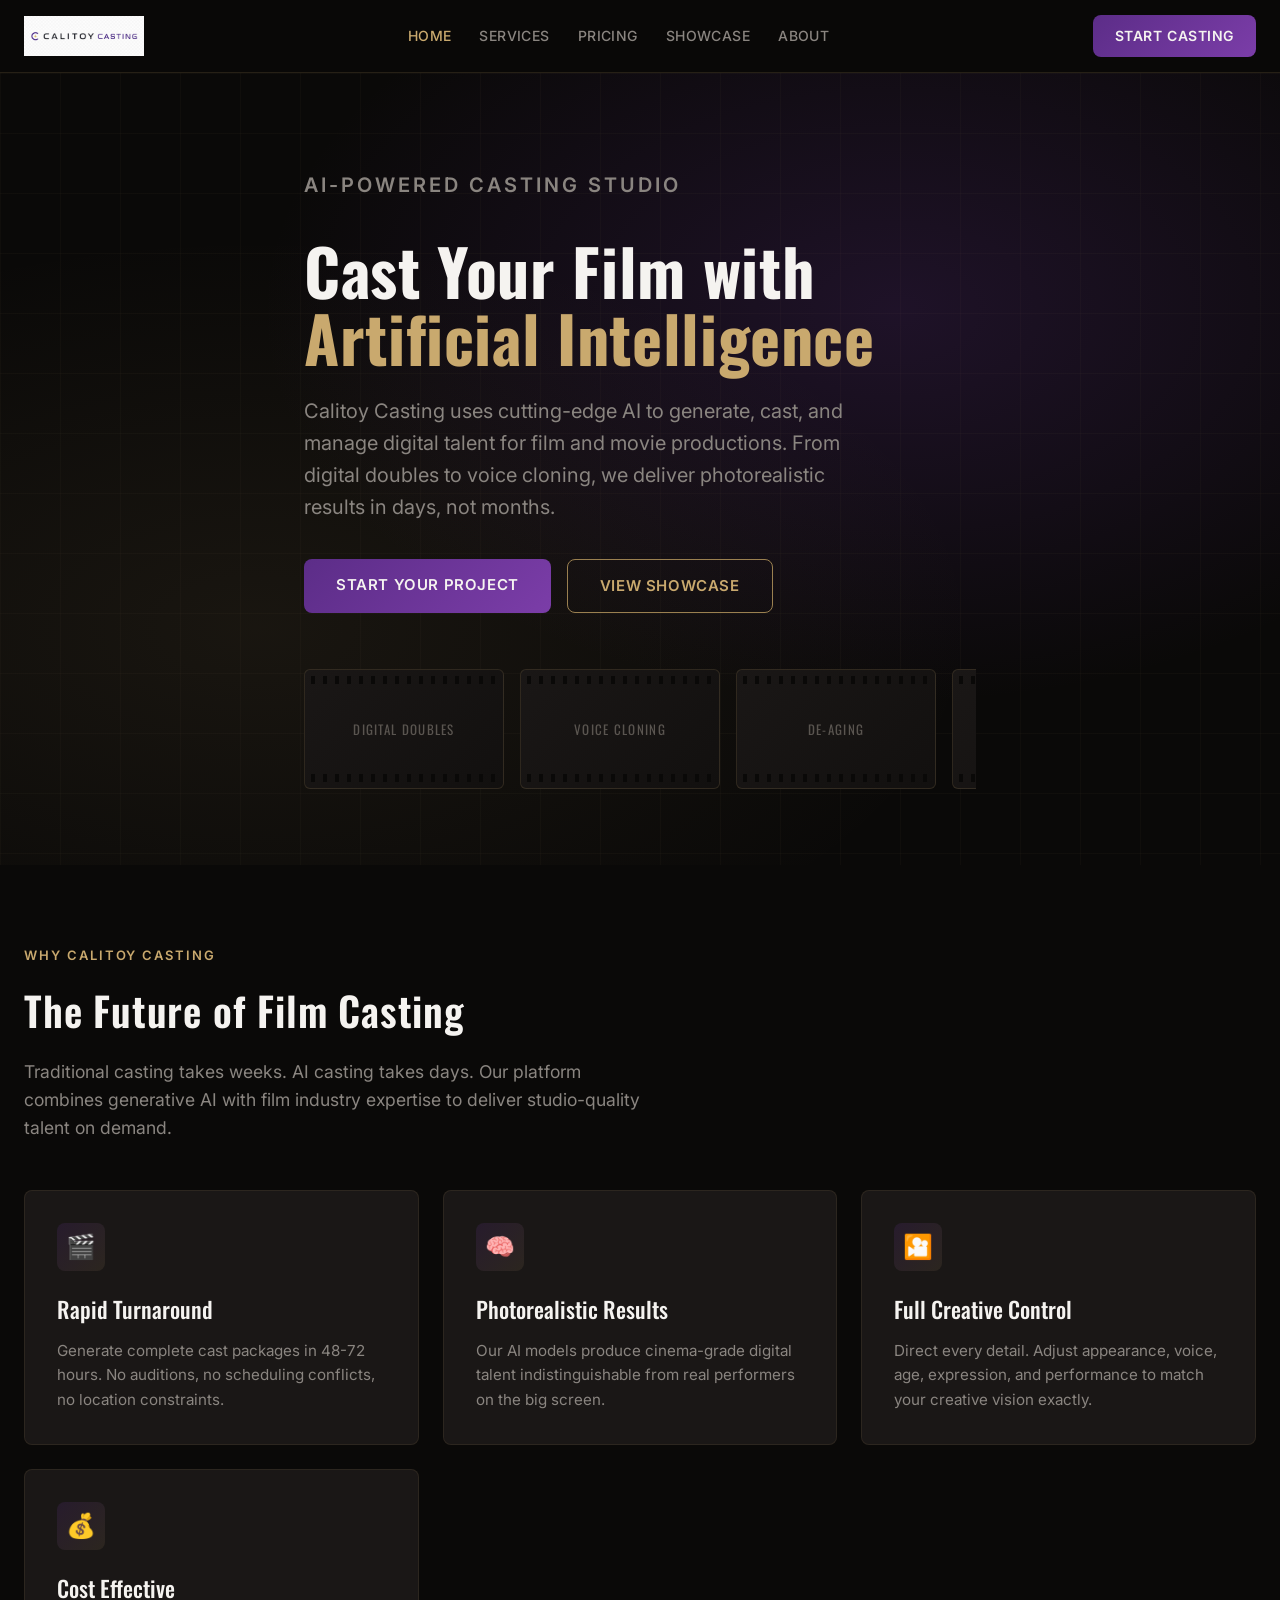
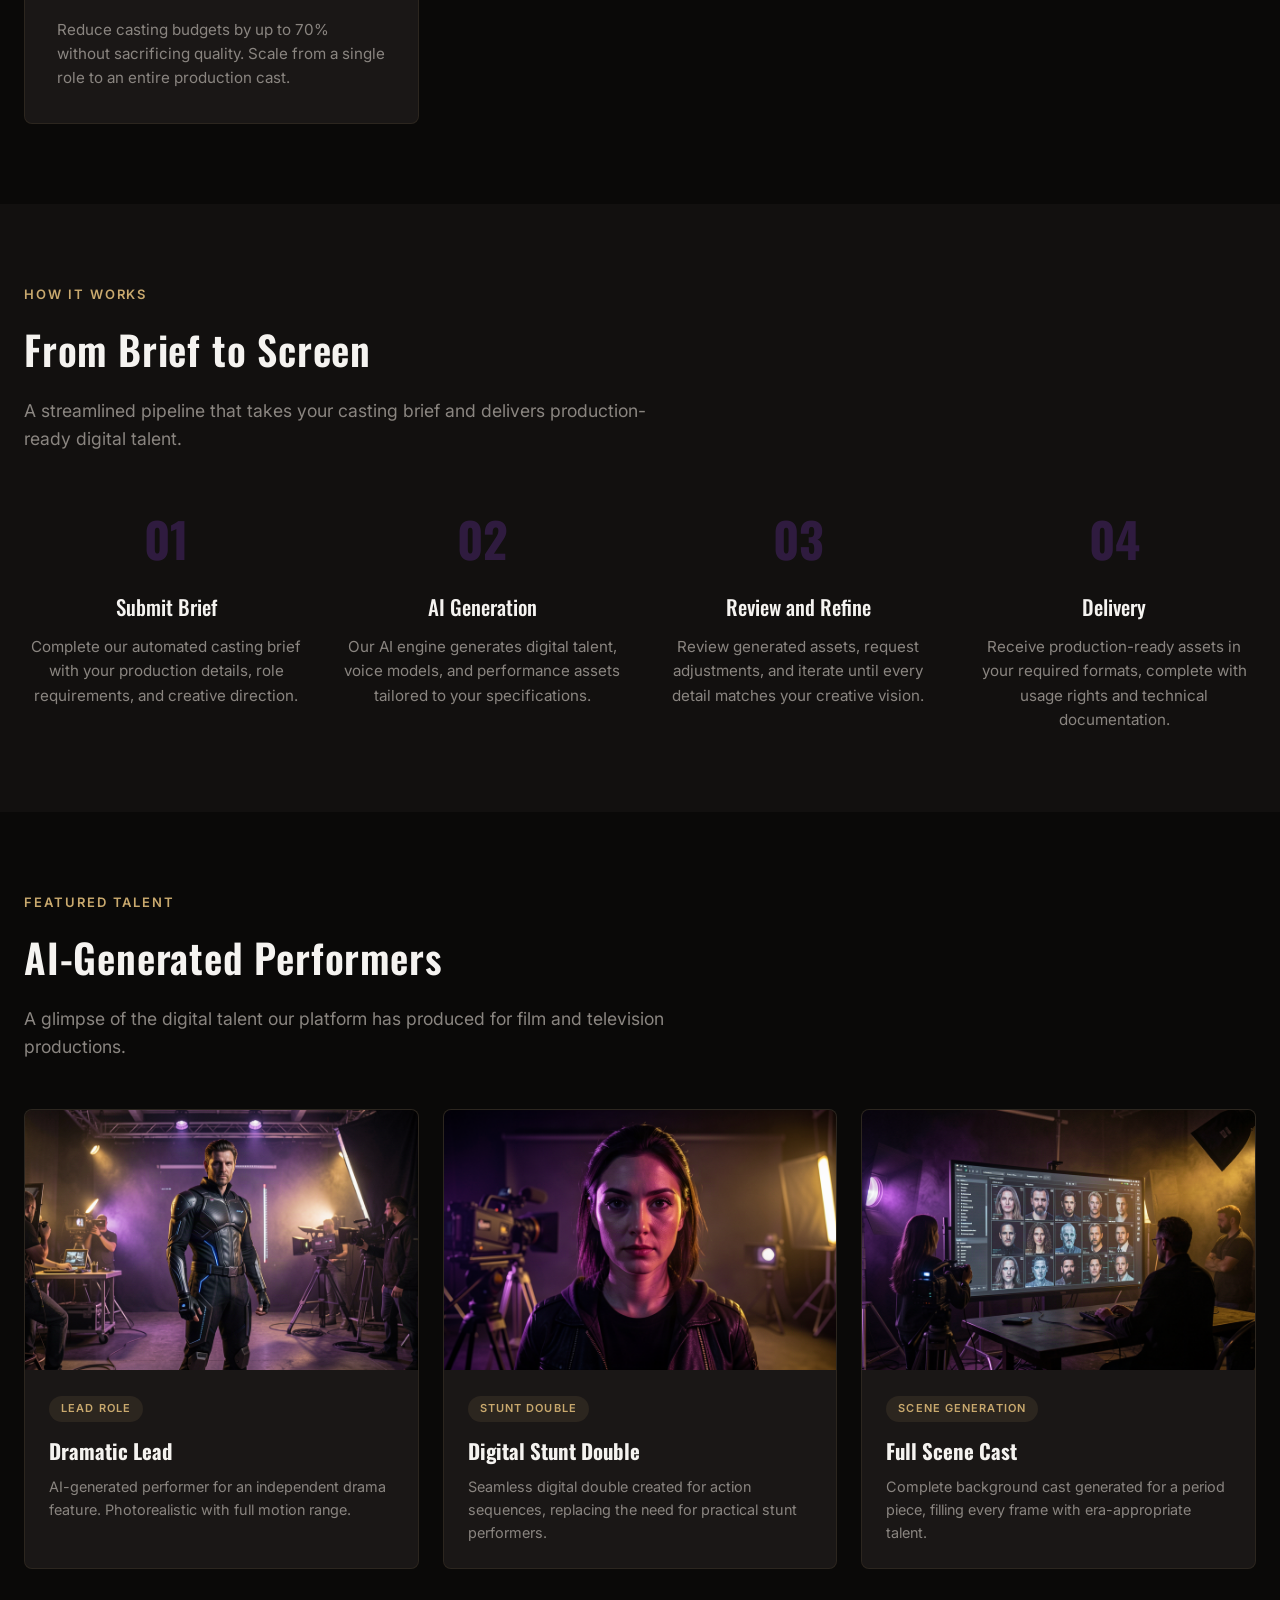
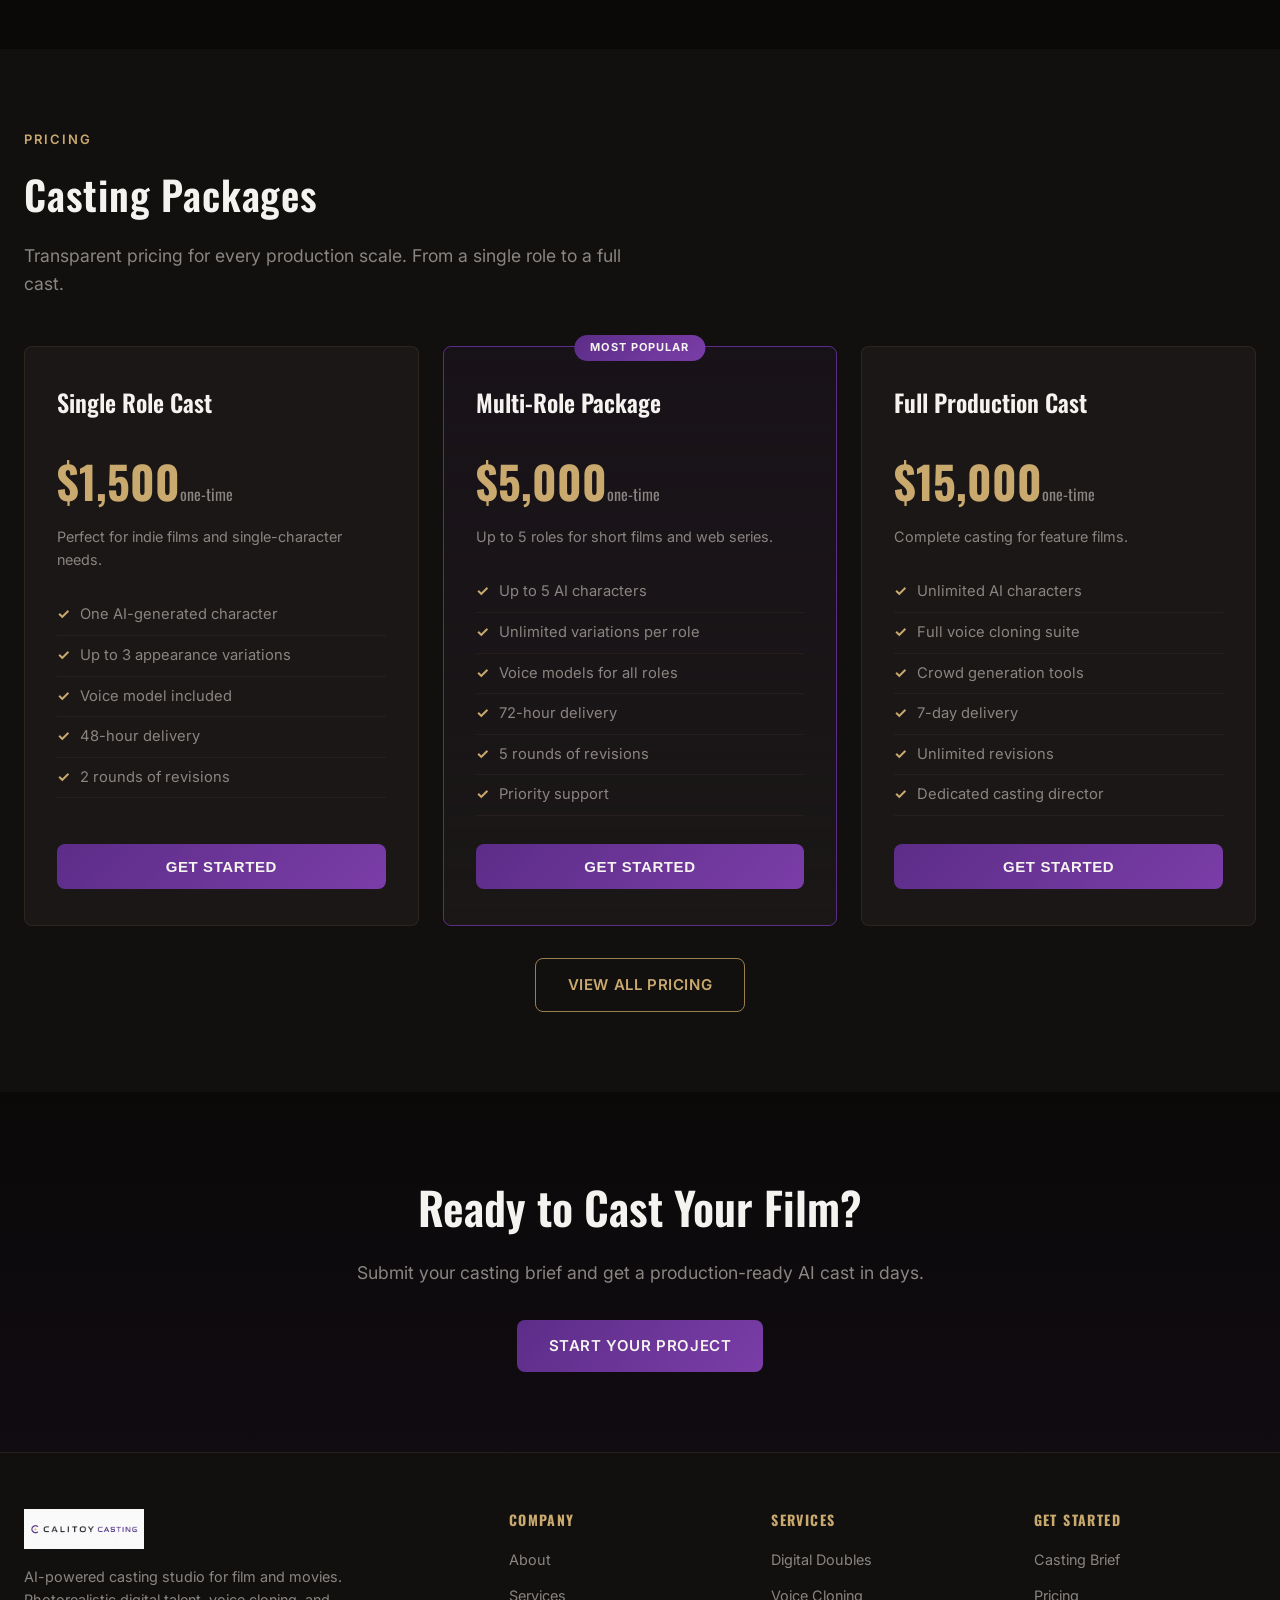
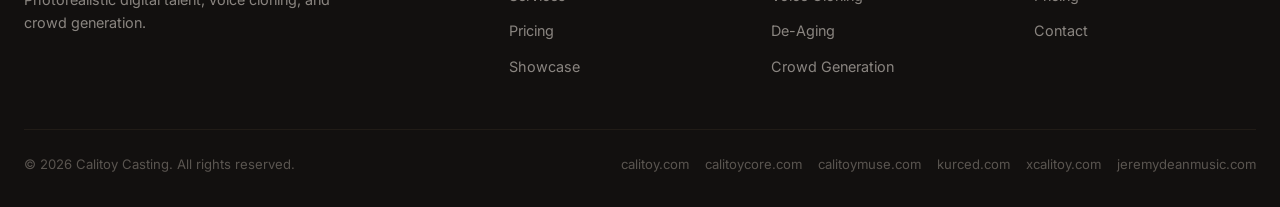
==== index.html @ c541f204 "Initial Calitoy Casting site" ====
<!DOCTYPE html>
<html lang="en">
<head>
<meta charset="UTF-8">
<meta name="viewport" content="width=device-width, initial-scale=1.0">
<title>Calitoy Casting - AI Casting Studio for Film and Movies</title>
<meta name="description" content="AI-powered casting studio for film and movies. Digital doubles, voice cloning, de-aging, crowd generation, and more.">
<link rel="preconnect" href="https://fonts.googleapis.com">
<link rel="preconnect" href="https://fonts.gstatic.com" crossorigin>
<link href="https://fonts.googleapis.com/css2?family=Inter:wght@400;500;600;700&family=Oswald:wght@400;500;600;700&display=swap" rel="stylesheet">
<link rel="stylesheet" href="styles.css">
</head>
<body>

<header>
  <div class="nav-wrap">
    <a href="index.html" class="nav-logo">
      <img src="assets/calitoy-casting-logo.png" alt="Calitoy Casting">
    </a>
    <ul class="nav-links">
      <li><a href="index.html" class="active">Home</a></li>
      <li><a href="services.html">Services</a></li>
      <li><a href="pricing.html">Pricing</a></li>
      <li><a href="showcase.html">Showcase</a></li>
      <li><a href="about.html">About</a></li>
    </ul>
    <a href="intake.html" class="nav-cta">Start Casting</a>
    <button class="hamburger" aria-label="Menu">
      <span></span><span></span><span></span>
    </button>
  </div>
</header>
<div class="mobile-nav">
  <a href="index.html">Home</a>
  <a href="services.html">Services</a>
  <a href="pricing.html">Pricing</a>
  <a href="showcase.html">Showcase</a>
  <a href="about.html">About</a>
  <a href="intake.html" class="nav-cta">Start Casting</a>
</div>

<section class="hero">
  <div class="hero-bg"></div>
  <div class="hero-grid"></div>
  <div class="container hero-content">
    <p class="eyebrow">AI-Powered Casting Studio</p>
    <h1>Cast Your Film with <span class="gold">Artificial Intelligence</span></h1>
    <p>Calitoy Casting uses cutting-edge AI to generate, cast, and manage digital talent for film and movie productions. From digital doubles to voice cloning, we deliver photorealistic results in days, not months.</p>
    <div class="hero-cta-group">
      <a href="intake.html" class="btn-primary">Start Your Project</a>
      <a href="showcase.html" class="btn-secondary">View Showcase</a>
    </div>
    <div class="film-strip">
      <div class="film-frame">Digital Doubles</div>
      <div class="film-frame">Voice Cloning</div>
      <div class="film-frame">De-Aging</div>
      <div class="film-frame">Crowd Gen</div>
      <div class="film-frame">Face Replace</div>
    </div>
  </div>
</section>

<section>
  <div class="container">
    <p class="eyebrow">Why Calitoy Casting</p>
    <h2 class="section-title">The Future of Film Casting</h2>
    <p class="section-subtitle">Traditional casting takes weeks. AI casting takes days. Our platform combines generative AI with film industry expertise to deliver studio-quality talent on demand.</p>
    <div class="cards-grid">
      <div class="card">
        <div class="card-icon">&#127916;</div>
        <h3>Rapid Turnaround</h3>
        <p>Generate complete cast packages in 48-72 hours. No auditions, no scheduling conflicts, no location constraints.</p>
      </div>
      <div class="card">
        <div class="card-icon">&#129504;</div>
        <h3>Photorealistic Results</h3>
        <p>Our AI models produce cinema-grade digital talent indistinguishable from real performers on the big screen.</p>
      </div>
      <div class="card">
        <div class="card-icon">&#127910;</div>
        <h3>Full Creative Control</h3>
        <p>Direct every detail. Adjust appearance, voice, age, expression, and performance to match your creative vision exactly.</p>
      </div>
      <div class="card">
        <div class="card-icon">&#128176;</div>
        <h3>Cost Effective</h3>
        <p>Reduce casting budgets by up to 70% without sacrificing quality. Scale from a single role to an entire production cast.</p>
      </div>
    </div>
  </div>
</section>

<section style="background: var(--bg-surface);">
  <div class="container">
    <p class="eyebrow">How It Works</p>
    <h2 class="section-title">From Brief to Screen</h2>
    <p class="section-subtitle">A streamlined pipeline that takes your casting brief and delivers production-ready digital talent.</p>
    <div class="steps-grid">
      <div class="step">
        <div class="step-number">01</div>
        <h3>Submit Brief</h3>
        <p>Complete our automated casting brief with your production details, role requirements, and creative direction.</p>
      </div>
      <div class="step">
        <div class="step-number">02</div>
        <h3>AI Generation</h3>
        <p>Our AI engine generates digital talent, voice models, and performance assets tailored to your specifications.</p>
      </div>
      <div class="step">
        <div class="step-number">03</div>
        <h3>Review and Refine</h3>
        <p>Review generated assets, request adjustments, and iterate until every detail matches your creative vision.</p>
      </div>
      <div class="step">
        <div class="step-number">04</div>
        <h3>Delivery</h3>
        <p>Receive production-ready assets in your required formats, complete with usage rights and technical documentation.</p>
      </div>
    </div>
  </div>
</section>

<section>
  <div class="container">
    <p class="eyebrow">Featured Talent</p>
    <h2 class="section-title">AI-Generated Performers</h2>
    <p class="section-subtitle">A glimpse of the digital talent our platform has produced for film and television productions.</p>
    <div class="showcase-grid">
      <div class="showcase-item">
        <img src="assets/showcase-digital-actor.png" alt="Digital Actor">
        <div class="showcase-body">
          <span class="tag">Lead Role</span>
          <h3>Dramatic Lead</h3>
          <p>AI-generated performer for an independent drama feature. Photorealistic with full motion range.</p>
        </div>
      </div>
      <div class="showcase-item">
        <img src="assets/showcase-digital-double.png" alt="Digital Double">
        <div class="showcase-body">
          <span class="tag">Stunt Double</span>
          <h3>Digital Stunt Double</h3>
          <p>Seamless digital double created for action sequences, replacing the need for practical stunt performers.</p>
        </div>
      </div>
      <div class="showcase-item">
        <img src="assets/showcase-ai-set.png" alt="AI Generated Set">
        <div class="showcase-body">
          <span class="tag">Scene Generation</span>
          <h3>Full Scene Cast</h3>
          <p>Complete background cast generated for a period piece, filling every frame with era-appropriate talent.</p>
        </div>
      </div>
    </div>
  </div>
</section>

<section style="background: var(--bg-surface);">
  <div class="container">
    <p class="eyebrow">Pricing</p>
    <h2 class="section-title">Casting Packages</h2>
    <p class="section-subtitle">Transparent pricing for every production scale. From a single role to a full cast.</p>
    <div class="pricing-grid">
      <div class="pricing-card">
        <h3>Single Role Cast</h3>
        <div class="pricing-price">$1,500<span class="period">one-time</span></div>
        <p class="pricing-desc">Perfect for indie films and single-character needs.</p>
        <ul class="pricing-features">
          <li>One AI-generated character</li>
          <li>Up to 3 appearance variations</li>
          <li>Voice model included</li>
          <li>48-hour delivery</li>
          <li>2 rounds of revisions</li>
        </ul>
        <button class="btn-primary" onclick="calitoyCheckout('price_1UBIfXISCKHDtOuFtr53JNz7','Single Role Cast')">Get Started</button>
      </div>
      <div class="pricing-card featured">
        <div class="pricing-badge">Most Popular</div>
        <h3>Multi-Role Package</h3>
        <div class="pricing-price">$5,000<span class="period">one-time</span></div>
        <p class="pricing-desc">Up to 5 roles for short films and web series.</p>
        <ul class="pricing-features">
          <li>Up to 5 AI characters</li>
          <li>Unlimited variations per role</li>
          <li>Voice models for all roles</li>
          <li>72-hour delivery</li>
          <li>5 rounds of revisions</li>
          <li>Priority support</li>
        </ul>
        <button class="btn-primary" onclick="calitoyCheckout('price_1UBIfXISCKHDtOuFhxt7vO07','Multi-Role Package (up to 5)')">Get Started</button>
      </div>
      <div class="pricing-card">
        <h3>Full Production Cast</h3>
        <div class="pricing-price">$15,000<span class="period">one-time</span></div>
        <p class="pricing-desc">Complete casting for feature films.</p>
        <ul class="pricing-features">
          <li>Unlimited AI characters</li>
          <li>Full voice cloning suite</li>
          <li>Crowd generation tools</li>
          <li>7-day delivery</li>
          <li>Unlimited revisions</li>
          <li>Dedicated casting director</li>
        </ul>
        <button class="btn-primary" onclick="calitoyCheckout('price_1UBIfXISCKHDtOuFRfgH9AXj','Full Production Cast')">Get Started</button>
      </div>
    </div>
    <div style="text-align: center; margin-top: 32px;">
      <a href="pricing.html" class="btn-secondary">View All Pricing</a>
    </div>
  </div>
</section>

<section class="cta-section">
  <div class="container">
    <h2>Ready to Cast Your Film?</h2>
    <p>Submit your casting brief and get a production-ready AI cast in days.</p>
    <a href="intake.html" class="btn-primary">Start Your Project</a>
  </div>
</section>

<footer>
  <div class="container">
    <div class="footer-grid">
      <div class="footer-brand">
        <a href="index.html" class="nav-logo"><img src="assets/calitoy-casting-logo.png" alt="Calitoy Casting" height="40"></a>
        <p>AI-powered casting studio for film and movies. Photorealistic digital talent, voice cloning, and crowd generation.</p>
      </div>
      <div class="footer-col">
        <h4>Company</h4>
        <ul>
          <li><a href="about.html">About</a></li>
          <li><a href="services.html">Services</a></li>
          <li><a href="pricing.html">Pricing</a></li>
          <li><a href="showcase.html">Showcase</a></li>
        </ul>
      </div>
      <div class="footer-col">
        <h4>Services</h4>
        <ul>
          <li><a href="services.html">Digital Doubles</a></li>
          <li><a href="services.html">Voice Cloning</a></li>
          <li><a href="services.html">De-Aging</a></li>
          <li><a href="services.html">Crowd Generation</a></li>
        </ul>
      </div>
      <div class="footer-col">
        <h4>Get Started</h4>
        <ul>
          <li><a href="intake.html">Casting Brief</a></li>
          <li><a href="pricing.html">Pricing</a></li>
          <li><a href="intake.html">Contact</a></li>
        </ul>
      </div>
    </div>
    <div class="footer-bottom">
      <p>&copy; 2026 Calitoy Casting. All rights reserved.</p>
      <div class="footer-network">
        <a href="https://calitoy.com" target="_blank">calitoy.com</a>
        <a href="https://calitoycore.com" target="_blank">calitoycore.com</a>
        <a href="https://calitoymuse.com" target="_blank">calitoymuse.com</a>
        <a href="https://kurced.com" target="_blank">kurced.com</a>
        <a href="https://xcalitoy.com" target="_blank">xcalitoy.com</a>
        <a href="https://jeremydeanmusic.com" target="_blank">jeremydeanmusic.com</a>
      </div>
    </div>
  </div>
</footer>

<script src="main.js"></script>
</body>
</html>
---- styles.css ----
/* Calitoy Casting - Cinematic AI Casting Studio */
:root {
  --bg-base: #0a0908;
  --bg-surface: #12100f;
  --bg-card: #1a1716;
  --gold: #c9a96e;
  --gold-dim: #9a8050;
  --purple: #5c2d88;
  --purple-light: #7b3da8;
  --white: #f5f3f0;
  --gray: #8a8580;
  --gray-dim: #5a5550;
  --font-sans: 'Inter', system-ui, sans-serif;
  --font-display: 'Oswald', sans-serif;
  --max-width: 1280px;
  --radius: 8px;
}

* { margin: 0; padding: 0; box-sizing: border-box; }

html { scroll-behavior: smooth; }

body {
  font-family: var(--font-sans);
  background: var(--bg-base);
  color: var(--white);
  line-height: 1.6;
  overflow-x: hidden;
}

/* Header / Nav */
header {
  position: sticky;
  top: 0;
  z-index: 1000;
  background: rgba(10, 9, 8, 0.92);
  backdrop-filter: blur(12px);
  -webkit-backdrop-filter: blur(12px);
  border-bottom: 1px solid rgba(201, 169, 110, 0.15);
}

.nav-wrap {
  max-width: var(--max-width);
  margin: 0 auto;
  display: flex;
  align-items: center;
  justify-content: space-between;
  padding: 0 24px;
  height: 72px;
}

.nav-logo {
  display: flex;
  align-items: center;
  gap: 10px;
  text-decoration: none;
  color: var(--white);
}

.nav-logo img {
  height: 40px;
  width: auto;
}

.nav-links {
  display: flex;
  align-items: center;
  gap: 28px;
  list-style: none;
}

.nav-links a {
  color: var(--gray);
  text-decoration: none;
  font-size: 14px;
  font-weight: 500;
  letter-spacing: 0.03em;
  text-transform: uppercase;
  transition: color 0.2s;
}

.nav-links a:hover, .nav-links a.active {
  color: var(--gold);
}

.nav-cta {
  background: linear-gradient(135deg, var(--purple), var(--purple-light));
  color: var(--white);
  padding: 10px 22px;
  border-radius: var(--radius);
  text-decoration: none;
  font-size: 14px;
  font-weight: 600;
  letter-spacing: 0.04em;
  text-transform: uppercase;
  transition: transform 0.15s, box-shadow 0.15s;
}

.nav-cta:hover {
  transform: translateY(-1px);
  box-shadow: 0 4px 20px rgba(92, 45, 136, 0.4);
}

.hamburger {
  display: none;
  flex-direction: column;
  gap: 5px;
  background: none;
  border: none;
  cursor: pointer;
  padding: 6px;
}

.hamburger span {
  width: 26px;
  height: 2px;
  background: var(--gold);
  border-radius: 2px;
  transition: all 0.3s;
}

.hamburger.active span:nth-child(1) {
  transform: rotate(45deg) translate(5px, 5px);
}
.hamburger.active span:nth-child(2) {
  opacity: 0;
}
.hamburger.active span:nth-child(3) {
  transform: rotate(-45deg) translate(5px, -5px);
}

/* Mobile Nav */
.mobile-nav {
  display: none;
  position: fixed;
  top: 72px;
  left: 0;
  right: 0;
  background: var(--bg-surface);
  border-bottom: 1px solid rgba(201, 169, 110, 0.15);
  padding: 20px 24px;
  z-index: 999;
}

.mobile-nav.active {
  display: flex;
  flex-direction: column;
  gap: 16px;
}

.mobile-nav a {
  color: var(--gray);
  text-decoration: none;
  font-size: 16px;
  font-weight: 500;
  text-transform: uppercase;
  letter-spacing: 0.03em;
  padding: 8px 0;
  border-bottom: 1px solid rgba(201, 169, 110, 0.08);
}

.mobile-nav a:hover {
  color: var(--gold);
}

.mobile-nav .nav-cta {
  text-align: center;
  margin-top: 8px;
}

/* Layout */
.container {
  max-width: var(--max-width);
  margin: 0 auto;
  padding: 0 24px;
}

section {
  padding: 80px 0;
}

.section-title {
  font-family: var(--font-display);
  font-size: 2.5rem;
  font-weight: 600;
  letter-spacing: 0.02em;
  margin-bottom: 16px;
  color: var(--white);
}

.section-subtitle {
  font-size: 1.1rem;
  color: var(--gray);
  margin-bottom: 48px;
  max-width: 640px;
}

.eyebrow {
  font-family: var(--font-sans);
  font-size: 13px;
  font-weight: 600;
  letter-spacing: 0.15em;
  text-transform: uppercase;
  color: var(--gold);
  margin-bottom: 12px;
}

/* Hero */
.hero {
  position: relative;
  min-height: 88vh;
  display: flex;
  align-items: center;
  padding: 80px 0 60px;
  overflow: hidden;
}

.hero-bg {
  position: absolute;
  top: 0;
  left: 0;
  right: 0;
  bottom: 0;
  background:
    radial-gradient(ellipse at 70% 30%, rgba(92, 45, 136, 0.25), transparent 50%),
    radial-gradient(ellipse at 20% 70%, rgba(201, 169, 110, 0.08), transparent 50%);
  z-index: 0;
}

.hero-grid {
  position: absolute;
  top: 0;
  left: 0;
  right: 0;
  bottom: 0;
  background-image:
    linear-gradient(rgba(201, 169, 110, 0.03) 1px, transparent 1px),
    linear-gradient(90deg, rgba(201, 169, 110, 0.03) 1px, transparent 1px);
  background-size: 60px 60px;
  z-index: 0;
}

.hero-content {
  position: relative;
  z-index: 1;
  max-width: 720px;
}

.hero h1 {
  font-family: var(--font-display);
  font-size: 4rem;
  font-weight: 700;
  line-height: 1.05;
  letter-spacing: 0.01em;
  margin-bottom: 24px;
}

.hero h1 .gold { color: var(--gold); }
.hero h1 .purple { color: var(--purple-light); }

.hero p {
  font-size: 1.25rem;
  color: var(--gray);
  margin-bottom: 36px;
  max-width: 560px;
}

.hero-cta-group {
  display: flex;
  gap: 16px;
  flex-wrap: wrap;
}

.btn-primary {
  background: linear-gradient(135deg, var(--purple), var(--purple-light));
  color: var(--white);
  padding: 14px 32px;
  border-radius: var(--radius);
  text-decoration: none;
  font-size: 15px;
  font-weight: 600;
  letter-spacing: 0.04em;
  text-transform: uppercase;
  border: none;
  cursor: pointer;
  transition: transform 0.15s, box-shadow 0.15s;
  display: inline-block;
}

.btn-primary:hover {
  transform: translateY(-2px);
  box-shadow: 0 6px 24px rgba(92, 45, 136, 0.4);
}

.btn-secondary {
  background: transparent;
  color: var(--gold);
  padding: 14px 32px;
  border-radius: var(--radius);
  text-decoration: none;
  font-size: 15px;
  font-weight: 600;
  letter-spacing: 0.04em;
  text-transform: uppercase;
  border: 1px solid var(--gold-dim);
  cursor: pointer;
  transition: all 0.15s;
  display: inline-block;
}

.btn-secondary:hover {
  background: rgba(201, 169, 110, 0.1);
  border-color: var(--gold);
}

/* Film strip decoration */
.film-strip {
  display: flex;
  gap: 16px;
  margin-top: 56px;
  overflow: hidden;
  position: relative;
  z-index: 1;
}

.film-frame {
  flex: 0 0 200px;
  height: 120px;
  border-radius: 6px;
  border: 1px solid rgba(201, 169, 110, 0.15);
  background: linear-gradient(135deg, var(--bg-card), var(--bg-surface));
  display: flex;
  align-items: center;
  justify-content: center;
  font-family: var(--font-display);
  font-size: 13px;
  color: var(--gray-dim);
  text-transform: uppercase;
  letter-spacing: 0.1em;
  position: relative;
}

.film-frame::before {
  content: '';
  position: absolute;
  top: 6px;
  left: 6px;
  right: 6px;
  height: 8px;
  background: repeating-linear-gradient(90deg, var(--bg-base) 0, var(--bg-base) 4px, transparent 4px, transparent 12px);
}

.film-frame::after {
  content: '';
  position: absolute;
  bottom: 6px;
  left: 6px;
  right: 6px;
  height: 8px;
  background: repeating-linear-gradient(90deg, var(--bg-base) 0, var(--bg-base) 4px, transparent 4px, transparent 12px);
}

/* Cards Grid */
.cards-grid {
  display: grid;
  grid-template-columns: repeat(auto-fit, minmax(300px, 1fr));
  gap: 24px;
}

.card {
  background: var(--bg-card);
  border: 1px solid rgba(201, 169, 110, 0.1);
  border-radius: var(--radius);
  padding: 32px;
  transition: border-color 0.2s, transform 0.2s;
}

.card:hover {
  border-color: rgba(201, 169, 110, 0.3);
  transform: translateY(-4px);
}

.card-icon {
  width: 48px;
  height: 48px;
  border-radius: 8px;
  background: linear-gradient(135deg, rgba(92, 45, 136, 0.2), rgba(201, 169, 110, 0.1));
  display: flex;
  align-items: center;
  justify-content: center;
  font-size: 24px;
  margin-bottom: 20px;
}

.card h3 {
  font-family: var(--font-display);
  font-size: 1.4rem;
  font-weight: 500;
  margin-bottom: 12px;
  color: var(--white);
}

.card p {
  color: var(--gray);
  font-size: 0.95rem;
}

/* How It Works */
.steps-grid {
  display: grid;
  grid-template-columns: repeat(auto-fit, minmax(260px, 1fr));
  gap: 32px;
}

.step {
  text-align: center;
}

.step-number {
  font-family: var(--font-display);
  font-size: 3rem;
  font-weight: 700;
  color: var(--purple);
  opacity: 0.4;
  margin-bottom: 12px;
}

.step h3 {
  font-family: var(--font-display);
  font-size: 1.3rem;
  font-weight: 500;
  margin-bottom: 12px;
}

.step p {
  color: var(--gray);
  font-size: 0.95rem;
}

/* Pricing */
.pricing-grid {
  display: grid;
  grid-template-columns: repeat(auto-fit, minmax(320px, 1fr));
  gap: 24px;
}

.pricing-card {
  background: var(--bg-card);
  border: 1px solid rgba(201, 169, 110, 0.1);
  border-radius: var(--radius);
  padding: 36px 32px;
  display: flex;
  flex-direction: column;
  transition: border-color 0.2s, transform 0.2s;
}

.pricing-card:hover {
  border-color: rgba(201, 169, 110, 0.3);
  transform: translateY(-4px);
}

.pricing-card.featured {
  border-color: var(--purple);
  background: linear-gradient(180deg, rgba(92, 45, 136, 0.08), var(--bg-card));
  position: relative;
}

.pricing-badge {
  position: absolute;
  top: -12px;
  left: 50%;
  transform: translateX(-50%);
  background: linear-gradient(135deg, var(--purple), var(--purple-light));
  color: var(--white);
  font-size: 11px;
  font-weight: 700;
  letter-spacing: 0.1em;
  text-transform: uppercase;
  padding: 4px 16px;
  border-radius: 20px;
}

.pricing-card h3 {
  font-family: var(--font-display);
  font-size: 1.5rem;
  font-weight: 600;
  margin-bottom: 8px;
}

.pricing-price {
  font-family: var(--font-display);
  font-size: 2.8rem;
  font-weight: 700;
  color: var(--gold);
  margin: 16px 0 8px;
}

.pricing-price .period {
  font-size: 1rem;
  color: var(--gray);
  font-weight: 400;
}

.pricing-desc {
  color: var(--gray);
  font-size: 0.9rem;
  margin-bottom: 24px;
}

.pricing-features {
  list-style: none;
  margin-bottom: 28px;
  flex-grow: 1;
}

.pricing-features li {
  padding: 8px 0;
  color: var(--gray);
  font-size: 0.92rem;
  border-bottom: 1px solid rgba(201, 169, 110, 0.06);
  display: flex;
  align-items: flex-start;
  gap: 10px;
}

.pricing-features li::before {
  content: '\2713';
  color: var(--gold);
  font-weight: 700;
  flex-shrink: 0;
}

.pricing-card .btn-primary {
  width: 100%;
  text-align: center;
}

/* Forms */
.form-container {
  max-width: 760px;
  margin: 0 auto;
}

.form-group {
  margin-bottom: 24px;
}

.form-group label {
  display: block;
  font-size: 13px;
  font-weight: 600;
  letter-spacing: 0.05em;
  text-transform: uppercase;
  color: var(--gold);
  margin-bottom: 8px;
}

.form-group input,
.form-group select,
.form-group textarea {
  width: 100%;
  background: var(--bg-surface);
  border: 1px solid rgba(201, 169, 110, 0.15);
  border-radius: var(--radius);
  padding: 14px 16px;
  color: var(--white);
  font-size: 15px;
  font-family: var(--font-sans);
  transition: border-color 0.2s;
}

.form-group input:focus,
.form-group select:focus,
.form-group textarea:focus {
  outline: none;
  border-color: var(--gold);
}

.form-group textarea {
  min-height: 120px;
  resize: vertical;
}

.form-row {
  display: grid;
  grid-template-columns: 1fr 1fr;
  gap: 20px;
}

.form-message {
  padding: 16px 20px;
  border-radius: var(--radius);
  margin-bottom: 24px;
  font-size: 14px;
  display: none;
}

.form-message.success {
  background: rgba(92, 45, 136, 0.15);
  border: 1px solid var(--purple);
  color: var(--white);
  display: block;
}

.form-message.error {
  background: rgba(180, 40, 40, 0.15);
  border: 1px solid #b42828;
  color: #ff8080;
  display: block;
}

/* Showcase */
.showcase-grid {
  display: grid;
  grid-template-columns: repeat(auto-fit, minmax(340px, 1fr));
  gap: 24px;
}

.showcase-item {
  border-radius: var(--radius);
  overflow: hidden;
  background: var(--bg-card);
  border: 1px solid rgba(201, 169, 110, 0.1);
  transition: transform 0.2s, border-color 0.2s;
}

.showcase-item:hover {
  transform: translateY(-4px);
  border-color: rgba(201, 169, 110, 0.25);
}

.showcase-item img {
  width: 100%;
  height: 260px;
  object-fit: cover;
  display: block;
}

.showcase-body {
  padding: 24px;
}

.showcase-body h3 {
  font-family: var(--font-display);
  font-size: 1.3rem;
  margin-bottom: 8px;
}

.showcase-body .tag {
  display: inline-block;
  font-size: 11px;
  font-weight: 600;
  letter-spacing: 0.1em;
  text-transform: uppercase;
  color: var(--gold);
  background: rgba(201, 169, 110, 0.1);
  padding: 4px 12px;
  border-radius: 20px;
  margin-bottom: 12px;
}

.showcase-body p {
  color: var(--gray);
  font-size: 0.9rem;
}

/* Stats */
.stats-row {
  display: grid;
  grid-template-columns: repeat(auto-fit, minmax(180px, 1fr));
  gap: 32px;
  text-align: center;
}

.stat-number {
  font-family: var(--font-display);
  font-size: 3rem;
  font-weight: 700;
  color: var(--gold);
  line-height: 1;
}

.stat-label {
  font-size: 0.85rem;
  color: var(--gray);
  text-transform: uppercase;
  letter-spacing: 0.1em;
  margin-top: 8px;
}

/* Tech badges */
.tech-badges {
  display: flex;
  flex-wrap: wrap;
  gap: 12px;
}

.tech-badge {
  background: var(--bg-card);
  border: 1px solid rgba(201, 169, 110, 0.12);
  border-radius: 20px;
  padding: 8px 18px;
  font-size: 13px;
  color: var(--gray);
  font-weight: 500;
}

/* Team */
.team-grid {
  display: grid;
  grid-template-columns: repeat(auto-fit, minmax(280px, 1fr));
  gap: 24px;
}

.team-card {
  text-align: center;
  background: var(--bg-card);
  border: 1px solid rgba(201, 169, 110, 0.1);
  border-radius: var(--radius);
  padding: 32px 24px;
}

.team-avatar {
  width: 80px;
  height: 80px;
  border-radius: 50%;
  background: linear-gradient(135deg, var(--purple), var(--gold));
  margin: 0 auto 16px;
  display: flex;
  align-items: center;
  justify-content: center;
  font-family: var(--font-display);
  font-size: 1.8rem;
  font-weight: 700;
  color: var(--white);
}

.team-card h3 {
  font-family: var(--font-display);
  font-size: 1.3rem;
  margin-bottom: 4px;
}

.team-card .role {
  color: var(--gold);
  font-size: 0.85rem;
  text-transform: uppercase;
  letter-spacing: 0.08em;
  margin-bottom: 12px;
}

.team-card p {
  color: var(--gray);
  font-size: 0.9rem;
}

/* CTA Section */
.cta-section {
  text-align: center;
  background: linear-gradient(180deg, transparent, rgba(92, 45, 136, 0.08));
}

.cta-section h2 {
  font-family: var(--font-display);
  font-size: 2.8rem;
  font-weight: 600;
  margin-bottom: 16px;
}

.cta-section p {
  color: var(--gray);
  font-size: 1.1rem;
  margin-bottom: 32px;
}

/* Footer */
footer {
  background: var(--bg-surface);
  border-top: 1px solid rgba(201, 169, 110, 0.1);
  padding: 56px 0 32px;
}

.footer-grid {
  display: grid;
  grid-template-columns: 2fr 1fr 1fr 1fr;
  gap: 40px;
  margin-bottom: 40px;
}

.footer-brand p {
  color: var(--gray);
  font-size: 0.9rem;
  margin-top: 16px;
  max-width: 320px;
}

.footer-col h4 {
  font-family: var(--font-display);
  font-size: 14px;
  text-transform: uppercase;
  letter-spacing: 0.1em;
  color: var(--gold);
  margin-bottom: 16px;
}

.footer-col ul {
  list-style: none;
}

.footer-col ul li {
  margin-bottom: 10px;
}

.footer-col a {
  color: var(--gray);
  text-decoration: none;
  font-size: 0.9rem;
  transition: color 0.2s;
}

.footer-col a:hover {
  color: var(--gold);
}

.footer-bottom {
  border-top: 1px solid rgba(201, 169, 110, 0.08);
  padding-top: 24px;
  display: flex;
  justify-content: space-between;
  align-items: center;
  flex-wrap: wrap;
  gap: 16px;
}

.footer-bottom p {
  color: var(--gray-dim);
  font-size: 0.82rem;
}

.footer-network {
  display: flex;
  gap: 16px;
  flex-wrap: wrap;
}

.footer-network a {
  color: var(--gray-dim);
  font-size: 0.82rem;
  text-decoration: none;
  transition: color 0.2s;
}

.footer-network a:hover {
  color: var(--gold);
}

/* Responsive */
@media (max-width: 900px) {
  .footer-grid {
    grid-template-columns: 1fr 1fr;
  }
  .footer-brand {
    grid-column: 1 / -1;
  }
}

@media (max-width: 768px) {
  .nav-links { display: none; }
  .nav-cta { display: none; }
  .hamburger { display: flex; }
  
  .hero h1 { font-size: 2.8rem; }
  .hero p { font-size: 1.1rem; }
  
  .section-title { font-size: 2rem; }
  
  .form-row {
    grid-template-columns: 1fr;
  }
  
  .footer-grid {
    grid-template-columns: 1fr;
    gap: 28px;
  }
  
  .film-strip {
    display: none;
  }
  
  section { padding: 56px 0; }
  
  .cta-section h2 { font-size: 2rem; }
}

@media (prefers-reduced-motion: reduce) {
  * {
    animation-duration: 0.01ms !important;
    transition-duration: 0.01ms !important;
  }
  html { scroll-behavior: auto; }
}
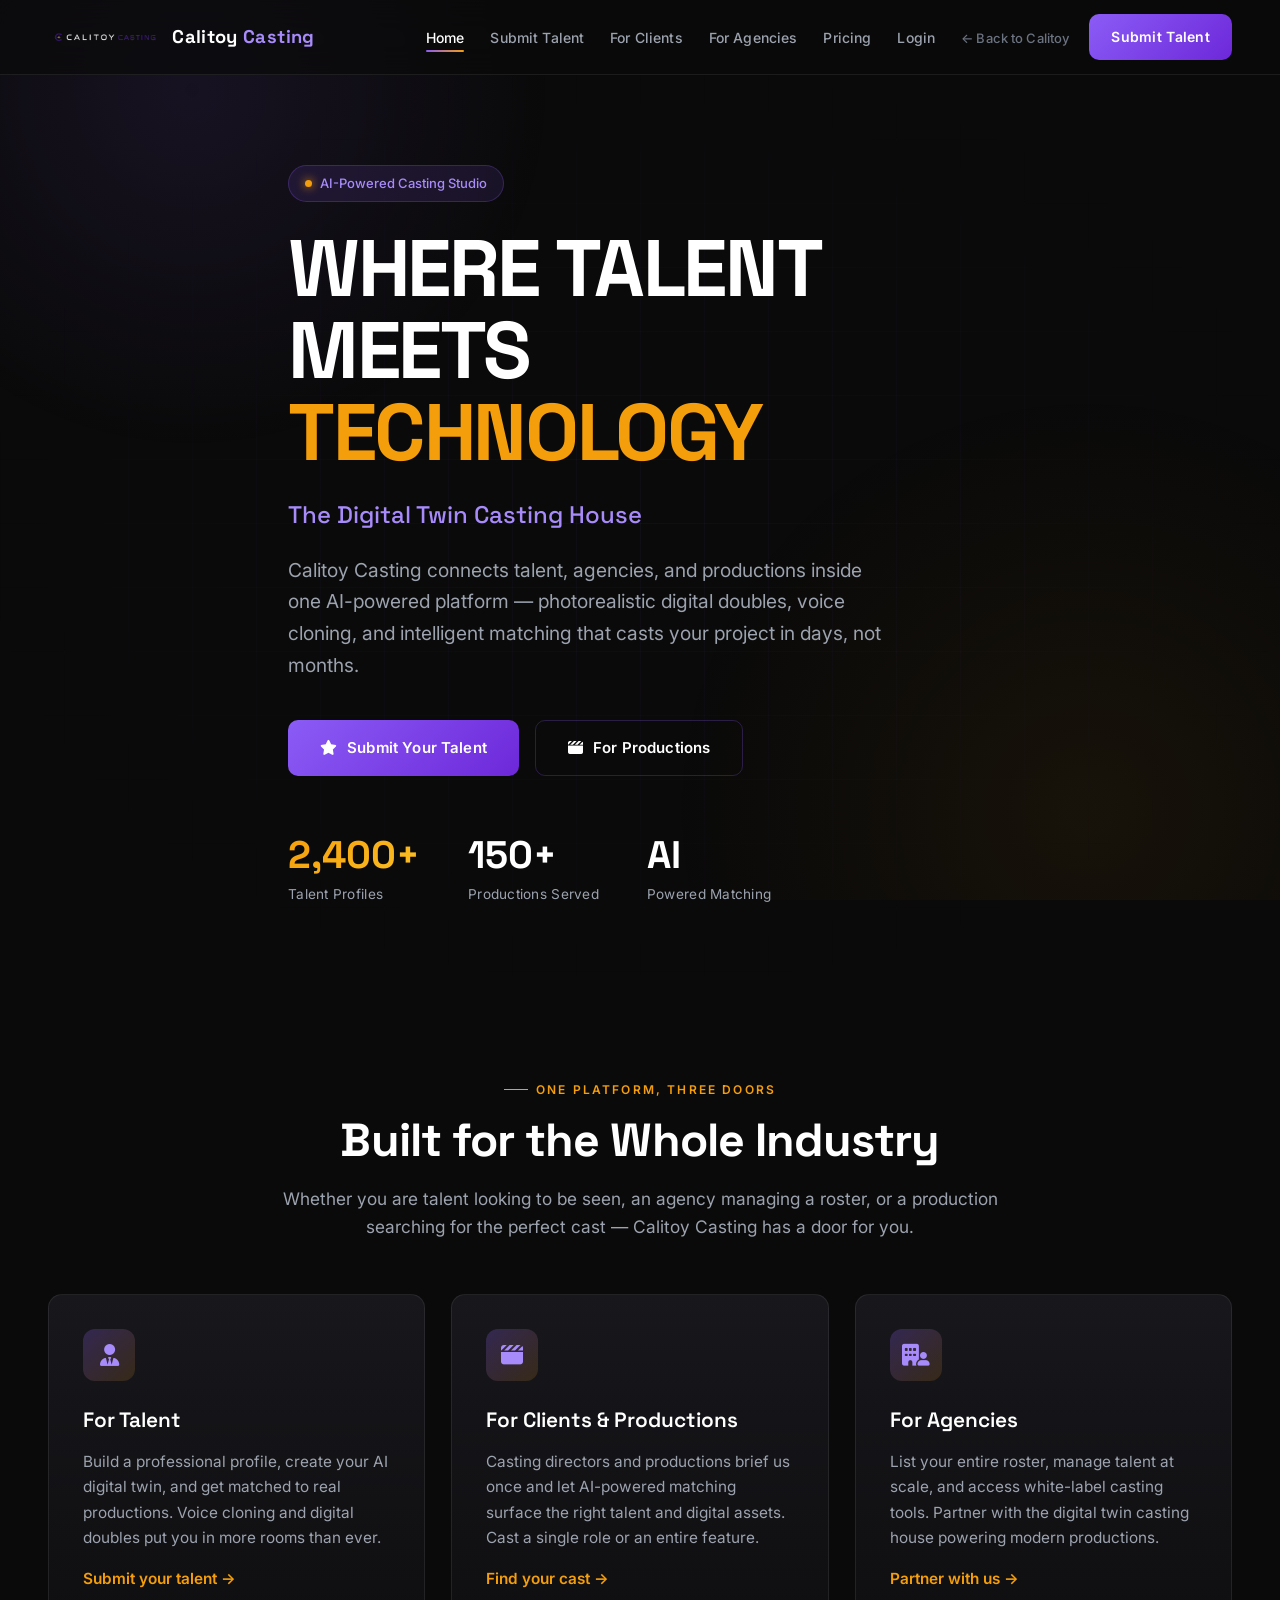
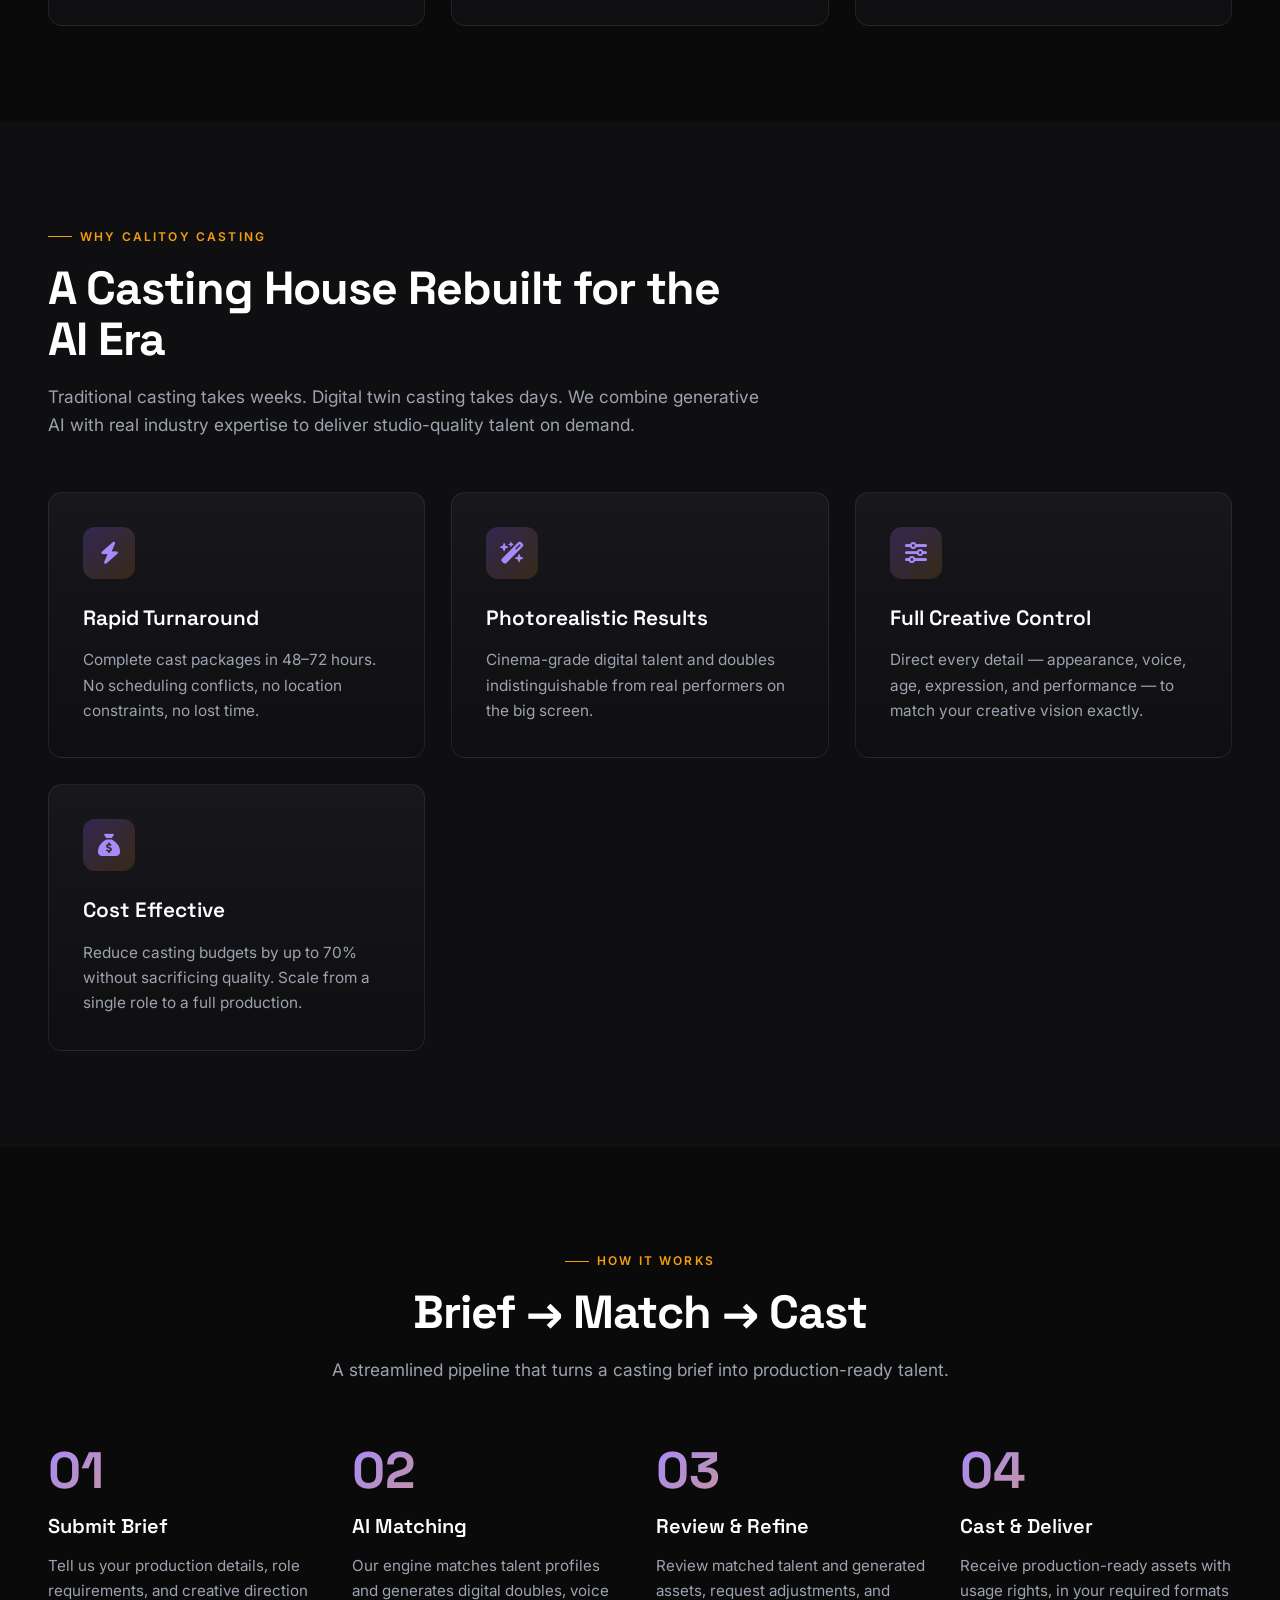
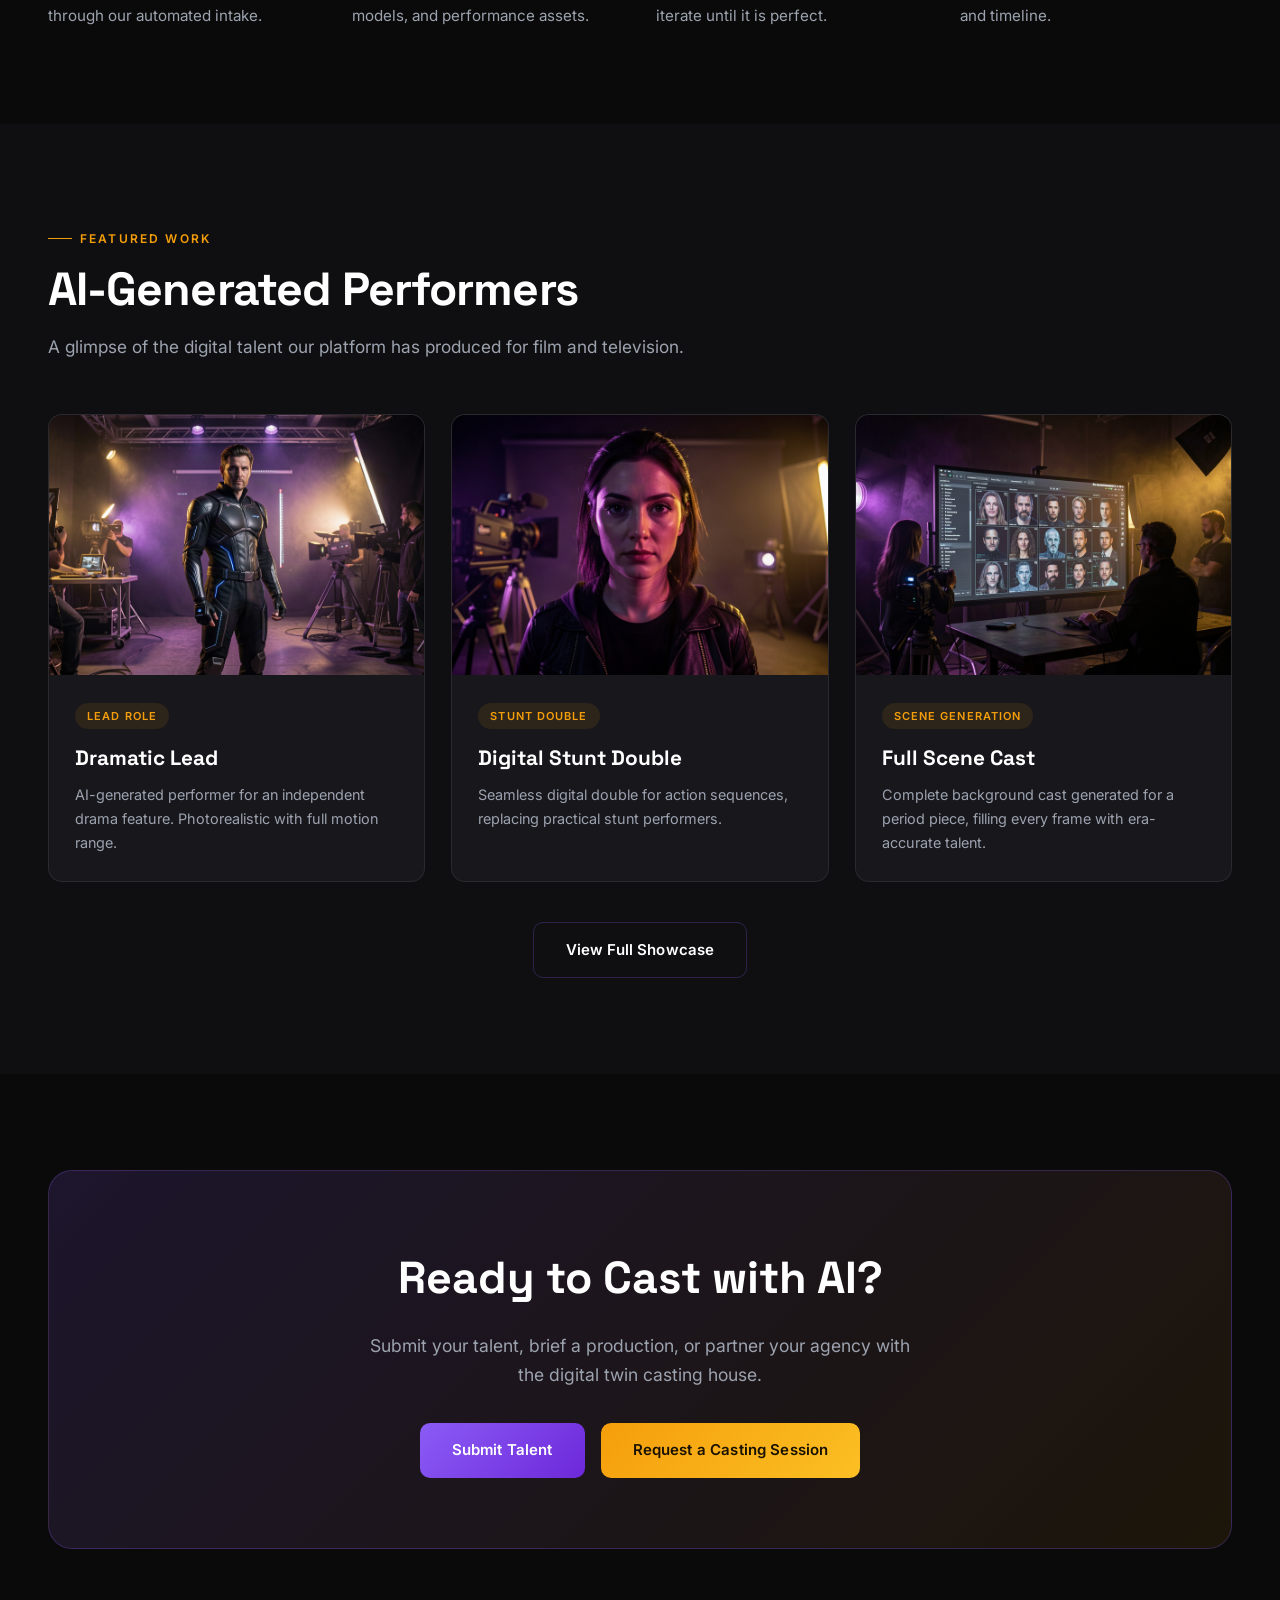
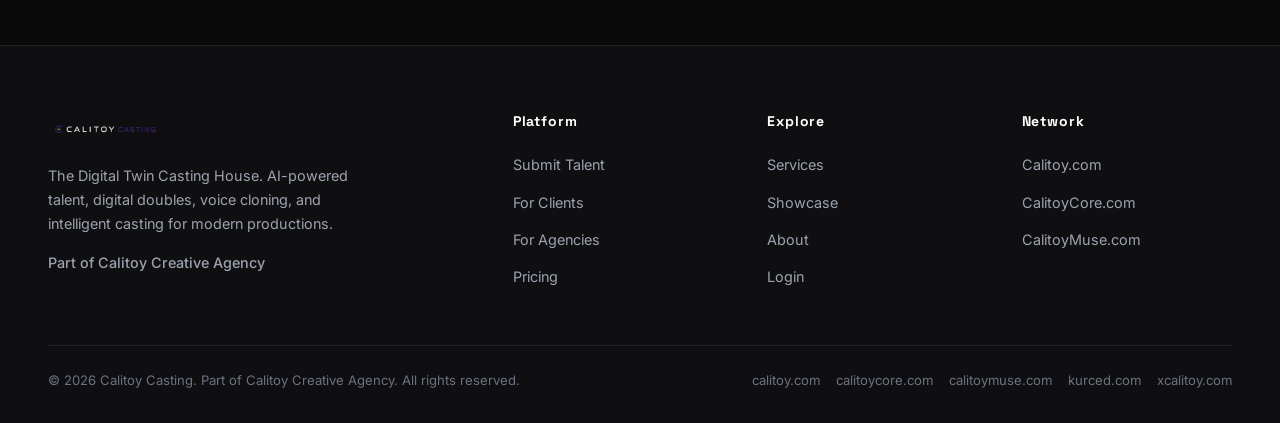
==== commit 5ab5dc06: "Complete premium overhaul: Digital Twin Casting House - New dark cinematic design system (#0A0A0A / " ====
--- a/index.html
+++ b/index.html
@@ -3,11 +3,12 @@
 <head>
 <meta charset="UTF-8">
 <meta name="viewport" content="width=device-width, initial-scale=1.0">
-<title>Calitoy Casting - AI Casting Studio for Film and Movies</title>
-<meta name="description" content="AI-powered casting studio for film and movies. Digital doubles, voice cloning, de-aging, crowd generation, and more.">
+<title>Calitoy Casting — The Digital Twin Casting House</title>
+<meta name="description" content="Where talent meets technology. Calitoy Casting is the AI-powered digital twin casting house connecting talent, agencies, and productions with photorealistic digital doubles, voice cloning, and AI-powered matching.">
 <link rel="preconnect" href="https://fonts.googleapis.com">
 <link rel="preconnect" href="https://fonts.gstatic.com" crossorigin>
-<link href="https://fonts.googleapis.com/css2?family=Inter:wght@400;500;600;700&family=Oswald:wght@400;500;600;700&display=swap" rel="stylesheet">
+<link href="https://fonts.googleapis.com/css2?family=Inter:wght@400;500;600;700&family=Space+Grotesk:wght@400;500;600;700&display=swap" rel="stylesheet">
+<link rel="stylesheet" href="https://cdnjs.cloudflare.com/ajax/libs/font-awesome/6.5.1/css/all.min.css">
 <link rel="stylesheet" href="styles.css">
 </head>
 <body>
@@ -16,250 +17,228 @@
   <div class="nav-wrap">
     <a href="index.html" class="nav-logo">
       <img src="assets/calitoy-casting-logo.png" alt="Calitoy Casting">
+      <span class="logo-text">Calitoy<span> Casting</span></span>
     </a>
     <ul class="nav-links">
       <li><a href="index.html" class="active">Home</a></li>
-      <li><a href="services.html">Services</a></li>
+      <li><a href="submit.html">Submit Talent</a></li>
+      <li><a href="clients.html">For Clients</a></li>
+      <li><a href="agencies.html">For Agencies</a></li>
       <li><a href="pricing.html">Pricing</a></li>
-      <li><a href="showcase.html">Showcase</a></li>
-      <li><a href="about.html">About</a></li>
+      <li><a href="login.html">Login</a></li>
+      <li><a href="https://calitoy.com" class="nav-back">&larr; Back to Calitoy</a></li>
     </ul>
-    <a href="intake.html" class="nav-cta">Start Casting</a>
-    <button class="hamburger" aria-label="Menu">
-      <span></span><span></span><span></span>
-    </button>
+    <a href="submit.html" class="nav-cta">Submit Talent</a>
+    <button class="hamburger" aria-label="Menu"><span></span><span></span><span></span></button>
   </div>
 </header>
 <div class="mobile-nav">
   <a href="index.html">Home</a>
-  <a href="services.html">Services</a>
+  <a href="submit.html">Submit Talent</a>
+  <a href="clients.html">For Clients</a>
+  <a href="agencies.html">For Agencies</a>
   <a href="pricing.html">Pricing</a>
-  <a href="showcase.html">Showcase</a>
-  <a href="about.html">About</a>
-  <a href="intake.html" class="nav-cta">Start Casting</a>
+  <a href="login.html">Login</a>
+  <a href="https://calitoy.com">&larr; Back to Calitoy</a>
+  <a href="submit.html" class="nav-cta">Submit Talent</a>
 </div>
 
+<!-- HERO -->
 <section class="hero">
-  <div class="hero-bg"></div>
+  <div class="hero-bg" style="background-image:url('https://thecollectivepitch.com/wp-content/uploads/2023/07/filmmaking-elements-complete-guide-with-tips.webp></div>
+  <div class="hero-overlay"></div>
   <div class="hero-grid"></div>
   <div class="container hero-content">
-    <p class="eyebrow">AI-Powered Casting Studio</p>
-    <h1>Cast Your Film with <span class="gold">Artificial Intelligence</span></h1>
-    <p>Calitoy Casting uses cutting-edge AI to generate, cast, and manage digital talent for film and movie productions. From digital doubles to voice cloning, we deliver photorealistic results in days, not months.</p>
+    <span class="hero-badge"><span class="dot"></span> AI-Powered Casting Studio</span>
+    <h1>WHERE TALENT<br>MEETS <span class="gold">TECHNOLOGY</span></h1>
+    <p class="subtitle">The Digital Twin Casting House</p>
+    <p class="lead">Calitoy Casting connects talent, agencies, and productions inside one AI-powered platform — photorealistic digital doubles, voice cloning, and intelligent matching that casts your project in days, not months.</p>
     <div class="hero-cta-group">
-      <a href="intake.html" class="btn-primary">Start Your Project</a>
-      <a href="showcase.html" class="btn-secondary">View Showcase</a>
-    </div>
-    <div class="film-strip">
-      <div class="film-frame">Digital Doubles</div>
-      <div class="film-frame">Voice Cloning</div>
-      <div class="film-frame">De-Aging</div>
-      <div class="film-frame">Crowd Gen</div>
-      <div class="film-frame">Face Replace</div>
-    </div>
-  </div>
-</section>
-
+      <a href="submit.html" class="btn-primary"><i class="fa-solid fa-star"></i> Submit Your Talent</a>
+      <a href="clients.html" class="btn-secondary"><i class="fa-solid fa-clapperboard"></i> For Productions</a>
+    </div>
+    <div class="hero-stats">
+      <div class="hero-stat">
+        <div class="num"><span class="gold">2,400+</span></div>
+        <div class="lbl">Talent Profiles</div>
+      </div>
+      <div class="hero-stat">
+        <div class="num">150+</div>
+        <div class="lbl">Productions Served</div>
+      </div>
+      <div class="hero-stat">
+        <div class="num">AI</div>
+        <div class="lbl">Powered Matching</div>
+      </div>
+    </div>
+  </div>
+</section>
+
+<!-- AUDIENCE SPLIT -->
 <section>
   <div class="container">
-    <p class="eyebrow">Why Calitoy Casting</p>
-    <h2 class="section-title">The Future of Film Casting</h2>
-    <p class="section-subtitle">Traditional casting takes weeks. AI casting takes days. Our platform combines generative AI with film industry expertise to deliver studio-quality talent on demand.</p>
+    <div class="section-head center reveal">
+      <p class="eyebrow">One Platform, Three Doors</p>
+      <h2 class="section-title">Built for the Whole Industry</h2>
+      <p class="section-subtitle">Whether you are talent looking to be seen, an agency managing a roster, or a production searching for the perfect cast — Calitoy Casting has a door for you.</p>
+    </div>
     <div class="cards-grid">
-      <div class="card">
-        <div class="card-icon">&#127916;</div>
+      <div class="card reveal">
+        <div class="card-icon"><i class="fa-solid fa-user-tie"></i></div>
+        <h3>For Talent</h3>
+        <p>Build a professional profile, create your AI digital twin, and get matched to real productions. Voice cloning and digital doubles put you in more rooms than ever.</p>
+        <p style="margin-top:16px;"><a href="submit.html" class="gold" style="text-decoration:none;font-weight:600;">Submit your talent &rarr;</a></p>
+      </div>
+      <div class="card reveal">
+        <div class="card-icon"><i class="fa-solid fa-clapperboard"></i></div>
+        <h3>For Clients &amp; Productions</h3>
+        <p>Casting directors and productions brief us once and let AI-powered matching surface the right talent and digital assets. Cast a single role or an entire feature.</p>
+        <p style="margin-top:16px;"><a href="clients.html" class="gold" style="text-decoration:none;font-weight:600;">Find your cast &rarr;</a></p>
+      </div>
+      <div class="card reveal">
+        <div class="card-icon"><i class="fa-solid fa-building-user"></i></div>
+        <h3>For Agencies</h3>
+        <p>List your entire roster, manage talent at scale, and access white-label casting tools. Partner with the digital twin casting house powering modern productions.</p>
+        <p style="margin-top:16px;"><a href="agencies.html" class="gold" style="text-decoration:none;font-weight:600;">Partner with us &rarr;</a></p>
+      </div>
+    </div>
+  </div>
+</section>
+
+<!-- WHY -->
+<section style="background: var(--bg-surface);">
+  <div class="container">
+    <div class="section-head reveal">
+      <p class="eyebrow">Why Calitoy Casting</p>
+      <h2 class="section-title">A Casting House Rebuilt for the AI Era</h2>
+      <p class="section-subtitle">Traditional casting takes weeks. Digital twin casting takes days. We combine generative AI with real industry expertise to deliver studio-quality talent on demand.</p>
+    </div>
+    <div class="cards-grid">
+      <div class="card reveal">
+        <div class="card-icon"><i class="fa-solid fa-bolt"></i></div>
         <h3>Rapid Turnaround</h3>
-        <p>Generate complete cast packages in 48-72 hours. No auditions, no scheduling conflicts, no location constraints.</p>
-      </div>
-      <div class="card">
-        <div class="card-icon">&#129504;</div>
+        <p>Complete cast packages in 48&ndash;72 hours. No scheduling conflicts, no location constraints, no lost time.</p>
+      </div>
+      <div class="card reveal">
+        <div class="card-icon"><i class="fa-solid fa-wand-magic-sparkles"></i></div>
         <h3>Photorealistic Results</h3>
-        <p>Our AI models produce cinema-grade digital talent indistinguishable from real performers on the big screen.</p>
-      </div>
-      <div class="card">
-        <div class="card-icon">&#127910;</div>
+        <p>Cinema-grade digital talent and doubles indistinguishable from real performers on the big screen.</p>
+      </div>
+      <div class="card reveal">
+        <div class="card-icon"><i class="fa-solid fa-sliders"></i></div>
         <h3>Full Creative Control</h3>
-        <p>Direct every detail. Adjust appearance, voice, age, expression, and performance to match your creative vision exactly.</p>
-      </div>
-      <div class="card">
-        <div class="card-icon">&#128176;</div>
+        <p>Direct every detail — appearance, voice, age, expression, and performance — to match your creative vision exactly.</p>
+      </div>
+      <div class="card reveal">
+        <div class="card-icon"><i class="fa-solid fa-sack-dollar"></i></div>
         <h3>Cost Effective</h3>
-        <p>Reduce casting budgets by up to 70% without sacrificing quality. Scale from a single role to an entire production cast.</p>
-      </div>
-    </div>
-  </div>
-</section>
-
+        <p>Reduce casting budgets by up to 70% without sacrificing quality. Scale from a single role to a full production.</p>
+      </div>
+    </div>
+  </div>
+</section>
+
+<!-- HOW IT WORKS -->
+<section>
+  <div class="container">
+    <div class="section-head center reveal">
+      <p class="eyebrow">How It Works</p>
+      <h2 class="section-title">Brief &rarr; Match &rarr; Cast</h2>
+      <p class="section-subtitle">A streamlined pipeline that turns a casting brief into production-ready talent.</p>
+    </div>
+    <div class="steps-grid">
+      <div class="step reveal"><div class="step-number">01</div><h3>Submit Brief</h3><p>Tell us your production details, role requirements, and creative direction through our automated intake.</p></div>
+      <div class="step reveal"><div class="step-number">02</div><h3>AI Matching</h3><p>Our engine matches talent profiles and generates digital doubles, voice models, and performance assets.</p></div>
+      <div class="step reveal"><div class="step-number">03</div><h3>Review &amp; Refine</h3><p>Review matched talent and generated assets, request adjustments, and iterate until it is perfect.</p></div>
+      <div class="step reveal"><div class="step-number">04</div><h3>Cast &amp; Deliver</h3><p>Receive production-ready assets with usage rights, in your required formats and timeline.</p></div>
+    </div>
+  </div>
+</section>
+
+<!-- SHOWCASE -->
 <section style="background: var(--bg-surface);">
   <div class="container">
-    <p class="eyebrow">How It Works</p>
-    <h2 class="section-title">From Brief to Screen</h2>
-    <p class="section-subtitle">A streamlined pipeline that takes your casting brief and delivers production-ready digital talent.</p>
-    <div class="steps-grid">
-      <div class="step">
-        <div class="step-number">01</div>
-        <h3>Submit Brief</h3>
-        <p>Complete our automated casting brief with your production details, role requirements, and creative direction.</p>
-      </div>
-      <div class="step">
-        <div class="step-number">02</div>
-        <h3>AI Generation</h3>
-        <p>Our AI engine generates digital talent, voice models, and performance assets tailored to your specifications.</p>
-      </div>
-      <div class="step">
-        <div class="step-number">03</div>
-        <h3>Review and Refine</h3>
-        <p>Review generated assets, request adjustments, and iterate until every detail matches your creative vision.</p>
-      </div>
-      <div class="step">
-        <div class="step-number">04</div>
-        <h3>Delivery</h3>
-        <p>Receive production-ready assets in your required formats, complete with usage rights and technical documentation.</p>
-      </div>
-    </div>
-  </div>
-</section>
-
-<section>
-  <div class="container">
-    <p class="eyebrow">Featured Talent</p>
-    <h2 class="section-title">AI-Generated Performers</h2>
-    <p class="section-subtitle">A glimpse of the digital talent our platform has produced for film and television productions.</p>
+    <div class="section-head reveal">
+      <p class="eyebrow">Featured Work</p>
+      <h2 class="section-title">AI-Generated Performers</h2>
+      <p class="section-subtitle">A glimpse of the digital talent our platform has produced for film and television.</p>
+    </div>
     <div class="showcase-grid">
-      <div class="showcase-item">
+      <div class="showcase-item reveal">
         <img src="assets/showcase-digital-actor.png" alt="Digital Actor">
-        <div class="showcase-body">
-          <span class="tag">Lead Role</span>
-          <h3>Dramatic Lead</h3>
-          <p>AI-generated performer for an independent drama feature. Photorealistic with full motion range.</p>
-        </div>
-      </div>
-      <div class="showcase-item">
+        <div class="showcase-body"><span class="tag">Lead Role</span><h3>Dramatic Lead</h3><p>AI-generated performer for an independent drama feature. Photorealistic with full motion range.</p></div>
+      </div>
+      <div class="showcase-item reveal">
         <img src="assets/showcase-digital-double.png" alt="Digital Double">
-        <div class="showcase-body">
-          <span class="tag">Stunt Double</span>
-          <h3>Digital Stunt Double</h3>
-          <p>Seamless digital double created for action sequences, replacing the need for practical stunt performers.</p>
-        </div>
-      </div>
-      <div class="showcase-item">
+        <div class="showcase-body"><span class="tag">Stunt Double</span><h3>Digital Stunt Double</h3><p>Seamless digital double for action sequences, replacing practical stunt performers.</p></div>
+      </div>
+      <div class="showcase-item reveal">
         <img src="assets/showcase-ai-set.png" alt="AI Generated Set">
-        <div class="showcase-body">
-          <span class="tag">Scene Generation</span>
-          <h3>Full Scene Cast</h3>
-          <p>Complete background cast generated for a period piece, filling every frame with era-appropriate talent.</p>
-        </div>
-      </div>
-    </div>
-  </div>
-</section>
-
-<section style="background: var(--bg-surface);">
-  <div class="container">
-    <p class="eyebrow">Pricing</p>
-    <h2 class="section-title">Casting Packages</h2>
-    <p class="section-subtitle">Transparent pricing for every production scale. From a single role to a full cast.</p>
-    <div class="pricing-grid">
-      <div class="pricing-card">
-        <h3>Single Role Cast</h3>
-        <div class="pricing-price">$1,500<span class="period">one-time</span></div>
-        <p class="pricing-desc">Perfect for indie films and single-character needs.</p>
-        <ul class="pricing-features">
-          <li>One AI-generated character</li>
-          <li>Up to 3 appearance variations</li>
-          <li>Voice model included</li>
-          <li>48-hour delivery</li>
-          <li>2 rounds of revisions</li>
-        </ul>
-        <button class="btn-primary" onclick="calitoyCheckout('price_1UBIfXISCKHDtOuFtr53JNz7','Single Role Cast')">Get Started</button>
-      </div>
-      <div class="pricing-card featured">
-        <div class="pricing-badge">Most Popular</div>
-        <h3>Multi-Role Package</h3>
-        <div class="pricing-price">$5,000<span class="period">one-time</span></div>
-        <p class="pricing-desc">Up to 5 roles for short films and web series.</p>
-        <ul class="pricing-features">
-          <li>Up to 5 AI characters</li>
-          <li>Unlimited variations per role</li>
-          <li>Voice models for all roles</li>
-          <li>72-hour delivery</li>
-          <li>5 rounds of revisions</li>
-          <li>Priority support</li>
-        </ul>
-        <button class="btn-primary" onclick="calitoyCheckout('price_1UBIfXISCKHDtOuFhxt7vO07','Multi-Role Package (up to 5)')">Get Started</button>
-      </div>
-      <div class="pricing-card">
-        <h3>Full Production Cast</h3>
-        <div class="pricing-price">$15,000<span class="period">one-time</span></div>
-        <p class="pricing-desc">Complete casting for feature films.</p>
-        <ul class="pricing-features">
-          <li>Unlimited AI characters</li>
-          <li>Full voice cloning suite</li>
-          <li>Crowd generation tools</li>
-          <li>7-day delivery</li>
-          <li>Unlimited revisions</li>
-          <li>Dedicated casting director</li>
-        </ul>
-        <button class="btn-primary" onclick="calitoyCheckout('price_1UBIfXISCKHDtOuFRfgH9AXj','Full Production Cast')">Get Started</button>
-      </div>
-    </div>
-    <div style="text-align: center; margin-top: 32px;">
-      <a href="pricing.html" class="btn-secondary">View All Pricing</a>
-    </div>
-  </div>
-</section>
-
+        <div class="showcase-body"><span class="tag">Scene Generation</span><h3>Full Scene Cast</h3><p>Complete background cast generated for a period piece, filling every frame with era-accurate talent.</p></div>
+      </div>
+    </div>
+    <div style="text-align:center;margin-top:40px;"><a href="showcase.html" class="btn-secondary">View Full Showcase</a></div>
+  </div>
+</section>
+
+<!-- CTA -->
 <section class="cta-section">
   <div class="container">
-    <h2>Ready to Cast Your Film?</h2>
-    <p>Submit your casting brief and get a production-ready AI cast in days.</p>
-    <a href="intake.html" class="btn-primary">Start Your Project</a>
-  </div>
-</section>
-
+    <div class="cta-inner reveal">
+      <h2>Ready to Cast with AI?</h2>
+      <p>Submit your talent, brief a production, or partner your agency with the digital twin casting house.</p>
+      <div class="hero-cta-group">
+        <a href="submit.html" class="btn-primary">Submit Talent</a>
+        <a href="clients.html" class="btn-gold">Request a Casting Session</a>
+      </div>
+    </div>
+  </div>
+</section>
+
+<!-- FOOTER -->
 <footer>
   <div class="container">
     <div class="footer-grid">
       <div class="footer-brand">
         <a href="index.html" class="nav-logo"><img src="assets/calitoy-casting-logo.png" alt="Calitoy Casting" height="40"></a>
-        <p>AI-powered casting studio for film and movies. Photorealistic digital talent, voice cloning, and crowd generation.</p>
+        <p>The Digital Twin Casting House. AI-powered talent, digital doubles, voice cloning, and intelligent casting for modern productions.</p>
+        <p class="footer-tagline">Part of Calitoy Creative Agency</p>
       </div>
       <div class="footer-col">
-        <h4>Company</h4>
+        <h4>Platform</h4>
         <ul>
+          <li><a href="submit.html">Submit Talent</a></li>
+          <li><a href="clients.html">For Clients</a></li>
+          <li><a href="agencies.html">For Agencies</a></li>
+          <li><a href="pricing.html">Pricing</a></li>
+        </ul>
+      </div>
+      <div class="footer-col">
+        <h4>Explore</h4>
+        <ul>
+          <li><a href="services.html">Services</a></li>
+          <li><a href="showcase.html">Showcase</a></li>
           <li><a href="about.html">About</a></li>
-          <li><a href="services.html">Services</a></li>
-          <li><a href="pricing.html">Pricing</a></li>
-          <li><a href="showcase.html">Showcase</a></li>
+          <li><a href="login.html">Login</a></li>
         </ul>
       </div>
       <div class="footer-col">
-        <h4>Services</h4>
+        <h4>Network</h4>
         <ul>
-          <li><a href="services.html">Digital Doubles</a></li>
-          <li><a href="services.html">Voice Cloning</a></li>
-          <li><a href="services.html">De-Aging</a></li>
-          <li><a href="services.html">Crowd Generation</a></li>
+          <li><a href="https://calitoy.com" target="_blank">Calitoy.com</a></li>
+          <li><a href="https://calitoycore.com" target="_blank">CalitoyCore.com</a></li>
+          <li><a href="https://calitoymuse.com" target="_blank">CalitoyMuse.com</a></li>
         </ul>
       </div>
-      <div class="footer-col">
-        <h4>Get Started</h4>
-        <ul>
-          <li><a href="intake.html">Casting Brief</a></li>
-          <li><a href="pricing.html">Pricing</a></li>
-          <li><a href="intake.html">Contact</a></li>
-        </ul>
-      </div>
     </div>
     <div class="footer-bottom">
-      <p>&copy; 2026 Calitoy Casting. All rights reserved.</p>
+      <p>&copy; 2026 Calitoy Casting. Part of Calitoy Creative Agency. All rights reserved.</p>
       <div class="footer-network">
         <a href="https://calitoy.com" target="_blank">calitoy.com</a>
         <a href="https://calitoycore.com" target="_blank">calitoycore.com</a>
         <a href="https://calitoymuse.com" target="_blank">calitoymuse.com</a>
         <a href="https://kurced.com" target="_blank">kurced.com</a>
         <a href="https://xcalitoy.com" target="_blank">xcalitoy.com</a>
-        <a href="https://jeremydeanmusic.com" target="_blank">jeremydeanmusic.com</a>
       </div>
     </div>
   </div>
--- a/styles.css
+++ b/styles.css
@@ -1,104 +1,153 @@
-/* Calitoy Casting - Cinematic AI Casting Studio */
+/* ============================================================
+   CALITOY CASTING — The Digital Twin Casting House
+   Premium cinematic dark UI
+   ============================================================ */
 :root {
-  --bg-base: #0a0908;
-  --bg-surface: #12100f;
-  --bg-card: #1a1716;
-  --gold: #c9a96e;
-  --gold-dim: #9a8050;
-  --purple: #5c2d88;
-  --purple-light: #7b3da8;
-  --white: #f5f3f0;
-  --gray: #8a8580;
-  --gray-dim: #5a5550;
-  --font-sans: 'Inter', system-ui, sans-serif;
-  --font-display: 'Oswald', sans-serif;
-  --max-width: 1280px;
-  --radius: 8px;
+  --bg-base: #0A0A0A;
+  --bg-surface: #0F0F11;
+  --bg-elev: #141418;
+  --bg-card: #17171C;
+  --bg-card-2: #1C1C22;
+
+  --purple: #8B5CF6;
+  --purple-light: #A78BFA;
+  --purple-dark: #6D28D9;
+  --gold: #F59E0B;
+  --gold-light: #FBBF24;
+
+  --white: #FFFFFF;
+  --text: #E5E7EB;
+  --gray: #9CA3AF;
+  --gray-dim: #6B7280;
+  --line: rgba(255,255,255,0.08);
+  --line-purple: rgba(139,92,246,0.25);
+
+  --font-sans: 'Inter', system-ui, -apple-system, sans-serif;
+  --font-display: 'Space Grotesk', 'Inter', sans-serif;
+  --max-width: 1240px;
+  --radius: 14px;
+  --radius-sm: 10px;
+  --shadow-purple: 0 10px 40px rgba(139,92,246,0.35);
+  --shadow-card: 0 20px 50px rgba(0,0,0,0.5);
 }
 
 * { margin: 0; padding: 0; box-sizing: border-box; }
-
 html { scroll-behavior: smooth; }
 
 body {
   font-family: var(--font-sans);
   background: var(--bg-base);
-  color: var(--white);
-  line-height: 1.6;
+  color: var(--text);
+  line-height: 1.65;
   overflow-x: hidden;
-}
-
-/* Header / Nav */
+  -webkit-font-smoothing: antialiased;
+}
+
+a { color: inherit; }
+img { max-width: 100%; }
+
+/* ---------- Ambient background glow ---------- */
+body::before {
+  content: '';
+  position: fixed;
+  inset: 0;
+  background:
+    radial-gradient(600px circle at 15% 10%, rgba(139,92,246,0.10), transparent 60%),
+    radial-gradient(700px circle at 85% 90%, rgba(245,158,11,0.06), transparent 60%);
+  pointer-events: none;
+  z-index: 0;
+}
+body > * { position: relative; z-index: 1; }
+
+/* ============================================================
+   HEADER / NAV
+   ============================================================ */
 header {
   position: sticky;
   top: 0;
   z-index: 1000;
-  background: rgba(10, 9, 8, 0.92);
-  backdrop-filter: blur(12px);
-  -webkit-backdrop-filter: blur(12px);
-  border-bottom: 1px solid rgba(201, 169, 110, 0.15);
-}
-
+  background: rgba(10,10,10,0.72);
+  backdrop-filter: blur(16px);
+  -webkit-backdrop-filter: blur(16px);
+  border-bottom: 1px solid var(--line);
+}
 .nav-wrap {
   max-width: var(--max-width);
   margin: 0 auto;
   display: flex;
   align-items: center;
   justify-content: space-between;
-  padding: 0 24px;
-  height: 72px;
-}
-
+  padding: 0 28px;
+  height: 74px;
+  gap: 20px;
+}
 .nav-logo {
   display: flex;
   align-items: center;
   gap: 10px;
   text-decoration: none;
   color: var(--white);
-}
-
-.nav-logo img {
-  height: 40px;
-  width: auto;
-}
+  flex-shrink: 0;
+}
+.nav-logo img { height: 38px; width: auto; }
+.nav-logo .logo-text {
+  font-family: var(--font-display);
+  font-weight: 700;
+  font-size: 1.15rem;
+  letter-spacing: 0.02em;
+}
+.nav-logo .logo-text span { color: var(--purple-light); }
 
 .nav-links {
   display: flex;
   align-items: center;
-  gap: 28px;
+  gap: 26px;
   list-style: none;
-}
-
+  margin-left: auto;
+}
 .nav-links a {
   color: var(--gray);
   text-decoration: none;
   font-size: 14px;
   font-weight: 500;
-  letter-spacing: 0.03em;
-  text-transform: uppercase;
+  letter-spacing: 0.01em;
   transition: color 0.2s;
-}
-
-.nav-links a:hover, .nav-links a.active {
-  color: var(--gold);
-}
+  position: relative;
+}
+.nav-links a::after {
+  content: '';
+  position: absolute;
+  left: 0; bottom: -6px;
+  width: 0; height: 2px;
+  background: linear-gradient(90deg, var(--purple), var(--gold));
+  transition: width 0.25s;
+  border-radius: 2px;
+}
+.nav-links a:hover, .nav-links a.active { color: var(--white); }
+.nav-links a:hover::after, .nav-links a.active::after { width: 100%; }
+
+.nav-back {
+  color: var(--gray-dim) !important;
+  font-size: 13px !important;
+}
+.nav-back:hover { color: var(--gold) !important; }
 
 .nav-cta {
-  background: linear-gradient(135deg, var(--purple), var(--purple-light));
-  color: var(--white);
-  padding: 10px 22px;
-  border-radius: var(--radius);
+  background: linear-gradient(135deg, var(--purple), var(--purple-dark));
+  color: var(--white);
+  padding: 11px 22px;
+  border-radius: var(--radius-sm);
   text-decoration: none;
   font-size: 14px;
   font-weight: 600;
-  letter-spacing: 0.04em;
-  text-transform: uppercase;
-  transition: transform 0.15s, box-shadow 0.15s;
-}
-
+  letter-spacing: 0.02em;
+  transition: transform 0.15s, box-shadow 0.2s;
+  white-space: nowrap;
+  flex-shrink: 0;
+}
 .nav-cta:hover {
-  transform: translateY(-1px);
-  box-shadow: 0 4px 20px rgba(92, 45, 136, 0.4);
+  transform: translateY(-2px);
+  box-shadow: var(--shadow-purple);
 }
 
 .hamburger {
@@ -110,792 +159,694 @@
   cursor: pointer;
   padding: 6px;
 }
-
 .hamburger span {
-  width: 26px;
-  height: 2px;
-  background: var(--gold);
+  width: 26px; height: 2px;
+  background: var(--purple-light);
   border-radius: 2px;
   transition: all 0.3s;
 }
-
-.hamburger.active span:nth-child(1) {
-  transform: rotate(45deg) translate(5px, 5px);
-}
-.hamburger.active span:nth-child(2) {
-  opacity: 0;
-}
-.hamburger.active span:nth-child(3) {
-  transform: rotate(-45deg) translate(5px, -5px);
-}
-
-/* Mobile Nav */
+.hamburger.active span:nth-child(1) { transform: rotate(45deg) translate(5px, 5px); }
+.hamburger.active span:nth-child(2) { opacity: 0; }
+.hamburger.active span:nth-child(3) { transform: rotate(-45deg) translate(5px, -5px); }
+
 .mobile-nav {
   display: none;
   position: fixed;
-  top: 72px;
-  left: 0;
-  right: 0;
+  top: 74px; left: 0; right: 0;
   background: var(--bg-surface);
-  border-bottom: 1px solid rgba(201, 169, 110, 0.15);
-  padding: 20px 24px;
+  border-bottom: 1px solid var(--line);
+  padding: 20px 28px;
   z-index: 999;
 }
-
-.mobile-nav.active {
-  display: flex;
-  flex-direction: column;
-  gap: 16px;
-}
-
+.mobile-nav.active { display: flex; flex-direction: column; gap: 4px; }
 .mobile-nav a {
-  color: var(--gray);
+  color: var(--text);
   text-decoration: none;
   font-size: 16px;
   font-weight: 500;
+  padding: 12px 0;
+  border-bottom: 1px solid var(--line);
+}
+.mobile-nav a:hover { color: var(--purple-light); }
+.mobile-nav .nav-cta { text-align: center; margin-top: 12px; border: none; }
+
+/* ============================================================
+   LAYOUT
+   ============================================================ */
+.container { max-width: var(--max-width); margin: 0 auto; padding: 0 28px; }
+section { padding: 96px 0; }
+
+.section-head { max-width: 720px; margin-bottom: 52px; }
+.section-head.center { margin-left: auto; margin-right: auto; text-align: center; }
+
+.eyebrow {
+  display: inline-flex;
+  align-items: center;
+  gap: 8px;
+  font-size: 12px;
+  font-weight: 600;
+  letter-spacing: 0.18em;
   text-transform: uppercase;
-  letter-spacing: 0.03em;
-  padding: 8px 0;
-  border-bottom: 1px solid rgba(201, 169, 110, 0.08);
-}
-
-.mobile-nav a:hover {
   color: var(--gold);
-}
-
-.mobile-nav .nav-cta {
-  text-align: center;
-  margin-top: 8px;
-}
-
-/* Layout */
-.container {
-  max-width: var(--max-width);
-  margin: 0 auto;
-  padding: 0 24px;
-}
-
-section {
-  padding: 80px 0;
-}
+  margin-bottom: 16px;
+}
+.eyebrow::before {
+  content: '';
+  width: 24px; height: 1px;
+  background: var(--gold);
+}
+.section-head.center .eyebrow { justify-content: center; }
 
 .section-title {
   font-family: var(--font-display);
-  font-size: 2.5rem;
-  font-weight: 600;
-  letter-spacing: 0.02em;
-  margin-bottom: 16px;
-  color: var(--white);
-}
-
-.section-subtitle {
-  font-size: 1.1rem;
-  color: var(--gray);
-  margin-bottom: 48px;
-  max-width: 640px;
-}
-
-.eyebrow {
-  font-family: var(--font-sans);
-  font-size: 13px;
-  font-weight: 600;
-  letter-spacing: 0.15em;
-  text-transform: uppercase;
-  color: var(--gold);
-  margin-bottom: 12px;
-}
-
-/* Hero */
-.hero {
-  position: relative;
-  min-height: 88vh;
-  display: flex;
+  font-size: clamp(2rem, 4vw, 2.9rem);
+  font-weight: 700;
+  letter-spacing: -0.02em;
+  line-height: 1.1;
+  margin-bottom: 18px;
+  color: var(--white);
+}
+.section-subtitle { font-size: 1.08rem; color: var(--gray); }
+.gold { color: var(--gold); }
+.purple { color: var(--purple-light); }
+
+/* ============================================================
+   BUTTONS
+   ============================================================ */
+.btn-primary, .btn-secondary, .btn-gold {
+  display: inline-flex;
   align-items: center;
-  padding: 80px 0 60px;
-  overflow: hidden;
-}
-
-.hero-bg {
-  position: absolute;
-  top: 0;
-  left: 0;
-  right: 0;
-  bottom: 0;
-  background:
-    radial-gradient(ellipse at 70% 30%, rgba(92, 45, 136, 0.25), transparent 50%),
-    radial-gradient(ellipse at 20% 70%, rgba(201, 169, 110, 0.08), transparent 50%);
-  z-index: 0;
-}
-
-.hero-grid {
-  position: absolute;
-  top: 0;
-  left: 0;
-  right: 0;
-  bottom: 0;
-  background-image:
-    linear-gradient(rgba(201, 169, 110, 0.03) 1px, transparent 1px),
-    linear-gradient(90deg, rgba(201, 169, 110, 0.03) 1px, transparent 1px);
-  background-size: 60px 60px;
-  z-index: 0;
-}
-
-.hero-content {
-  position: relative;
-  z-index: 1;
-  max-width: 720px;
-}
-
-.hero h1 {
-  font-family: var(--font-display);
-  font-size: 4rem;
-  font-weight: 700;
-  line-height: 1.05;
-  letter-spacing: 0.01em;
-  margin-bottom: 24px;
-}
-
-.hero h1 .gold { color: var(--gold); }
-.hero h1 .purple { color: var(--purple-light); }
-
-.hero p {
-  font-size: 1.25rem;
-  color: var(--gray);
-  margin-bottom: 36px;
-  max-width: 560px;
-}
-
-.hero-cta-group {
-  display: flex;
-  gap: 16px;
-  flex-wrap: wrap;
-}
-
-.btn-primary {
-  background: linear-gradient(135deg, var(--purple), var(--purple-light));
-  color: var(--white);
-  padding: 14px 32px;
-  border-radius: var(--radius);
+  justify-content: center;
+  gap: 10px;
+  padding: 15px 32px;
+  border-radius: var(--radius-sm);
   text-decoration: none;
   font-size: 15px;
   font-weight: 600;
-  letter-spacing: 0.04em;
-  text-transform: uppercase;
+  letter-spacing: 0.01em;
   border: none;
   cursor: pointer;
-  transition: transform 0.15s, box-shadow 0.15s;
-  display: inline-block;
-}
-
-.btn-primary:hover {
-  transform: translateY(-2px);
-  box-shadow: 0 6px 24px rgba(92, 45, 136, 0.4);
-}
-
+  font-family: var(--font-sans);
+  transition: transform 0.15s, box-shadow 0.2s, background 0.2s;
+}
+.btn-primary {
+  background: linear-gradient(135deg, var(--purple), var(--purple-dark));
+  color: var(--white);
+}
+.btn-primary:hover { transform: translateY(-2px); box-shadow: var(--shadow-purple); }
+.btn-gold {
+  background: linear-gradient(135deg, var(--gold), var(--gold-light));
+  color: #1a1200;
+}
+.btn-gold:hover { transform: translateY(-2px); box-shadow: 0 10px 40px rgba(245,158,11,0.35); }
 .btn-secondary {
   background: transparent;
-  color: var(--gold);
-  padding: 14px 32px;
+  color: var(--white);
+  border: 1px solid var(--line-purple);
+}
+.btn-secondary:hover { background: rgba(139,92,246,0.1); border-color: var(--purple); }
+
+/* ============================================================
+   HERO
+   ============================================================ */
+.hero {
+  position: relative;
+  min-height: 92vh;
+  display: flex;
+  align-items: center;
+  padding: 90px 0 70px;
+  overflow: hidden;
+}
+.hero.compact { min-height: auto; padding: 90px 0 40px; text-align: center; }
+.hero.compact .hero-content { max-width: 780px; margin: 0 auto; }
+
+.hero-bg {
+  position: absolute; inset: 0;
+  background-size: cover;
+  background-position: center;
+  opacity: 0.28;
+  z-index: 0;
+  filter: grayscale(30%) contrast(1.1);
+}
+.hero-overlay {
+  position: absolute; inset: 0;
+  background:
+    linear-gradient(180deg, rgba(10,10,10,0.55) 0%, rgba(10,10,10,0.85) 60%, var(--bg-base) 100%),
+    radial-gradient(ellipse at 70% 30%, rgba(139,92,246,0.25), transparent 55%);
+  z-index: 0;
+}
+.hero-grid {
+  position: absolute; inset: 0;
+  background-image:
+    linear-gradient(rgba(139,92,246,0.05) 1px, transparent 1px),
+    linear-gradient(90deg, rgba(139,92,246,0.05) 1px, transparent 1px);
+  background-size: 64px 64px;
+  mask-image: radial-gradient(ellipse at center, black, transparent 75%);
+  z-index: 0;
+}
+.hero-content { position: relative; z-index: 1; max-width: 760px; }
+
+.hero-badge {
+  display: inline-flex;
+  align-items: center;
+  gap: 8px;
+  background: rgba(139,92,246,0.12);
+  border: 1px solid var(--line-purple);
+  color: var(--purple-light);
+  padding: 7px 16px;
+  border-radius: 30px;
+  font-size: 13px;
+  font-weight: 500;
+  margin-bottom: 26px;
+}
+.hero-badge .dot {
+  width: 7px; height: 7px; border-radius: 50%;
+  background: var(--gold);
+  box-shadow: 0 0 10px var(--gold);
+}
+.hero h1 {
+  font-family: var(--font-display);
+  font-size: clamp(2.6rem, 6.5vw, 5rem);
+  font-weight: 700;
+  line-height: 1.02;
+  letter-spacing: -0.03em;
+  margin-bottom: 22px;
+  color: var(--white);
+}
+.hero .subtitle {
+  font-family: var(--font-display);
+  font-size: clamp(1.1rem, 2.2vw, 1.5rem);
+  font-weight: 500;
+  color: var(--purple-light);
+  margin-bottom: 20px;
+}
+.hero p.lead {
+  font-size: 1.2rem;
+  color: var(--gray);
+  margin-bottom: 38px;
+  max-width: 600px;
+}
+.hero.compact p.lead { margin-left: auto; margin-right: auto; }
+.hero-cta-group { display: flex; gap: 16px; flex-wrap: wrap; }
+.hero.compact .hero-cta-group { justify-content: center; }
+
+/* ---------- Hero stats ---------- */
+.hero-stats {
+  display: flex;
+  gap: 48px;
+  margin-top: 60px;
+  flex-wrap: wrap;
+}
+.hero-stat .num {
+  font-family: var(--font-display);
+  font-size: 2.4rem;
+  font-weight: 700;
+  color: var(--white);
+  line-height: 1;
+}
+.hero-stat .num .gold { background: linear-gradient(135deg, var(--gold), var(--gold-light)); -webkit-background-clip: text; background-clip: text; -webkit-text-fill-color: transparent; }
+.hero-stat .lbl {
+  font-size: 0.85rem;
+  color: var(--gray);
+  margin-top: 8px;
+  letter-spacing: 0.02em;
+}
+
+/* ============================================================
+   CARDS GRID
+   ============================================================ */
+.cards-grid {
+  display: grid;
+  grid-template-columns: repeat(auto-fit, minmax(280px, 1fr));
+  gap: 26px;
+}
+.card {
+  position: relative;
+  background: linear-gradient(180deg, var(--bg-card), var(--bg-surface));
+  border: 1px solid var(--line);
   border-radius: var(--radius);
-  text-decoration: none;
-  font-size: 15px;
-  font-weight: 600;
-  letter-spacing: 0.04em;
-  text-transform: uppercase;
-  border: 1px solid var(--gold-dim);
-  cursor: pointer;
-  transition: all 0.15s;
-  display: inline-block;
-}
-
-.btn-secondary:hover {
-  background: rgba(201, 169, 110, 0.1);
-  border-color: var(--gold);
-}
-
-/* Film strip decoration */
-.film-strip {
-  display: flex;
-  gap: 16px;
-  margin-top: 56px;
+  padding: 34px;
+  transition: transform 0.25s, border-color 0.25s, box-shadow 0.25s;
   overflow: hidden;
-  position: relative;
-  z-index: 1;
-}
-
-.film-frame {
-  flex: 0 0 200px;
-  height: 120px;
-  border-radius: 6px;
-  border: 1px solid rgba(201, 169, 110, 0.15);
-  background: linear-gradient(135deg, var(--bg-card), var(--bg-surface));
-  display: flex;
-  align-items: center;
-  justify-content: center;
-  font-family: var(--font-display);
-  font-size: 13px;
-  color: var(--gray-dim);
-  text-transform: uppercase;
-  letter-spacing: 0.1em;
-  position: relative;
-}
-
-.film-frame::before {
+}
+.card::before {
   content: '';
   position: absolute;
-  top: 6px;
-  left: 6px;
-  right: 6px;
-  height: 8px;
-  background: repeating-linear-gradient(90deg, var(--bg-base) 0, var(--bg-base) 4px, transparent 4px, transparent 12px);
-}
-
-.film-frame::after {
-  content: '';
-  position: absolute;
-  bottom: 6px;
-  left: 6px;
-  right: 6px;
-  height: 8px;
-  background: repeating-linear-gradient(90deg, var(--bg-base) 0, var(--bg-base) 4px, transparent 4px, transparent 12px);
-}
-
-/* Cards Grid */
-.cards-grid {
+  inset: 0;
+  border-radius: var(--radius);
+  padding: 1px;
+  background: linear-gradient(135deg, var(--purple), var(--gold));
+  -webkit-mask: linear-gradient(#fff 0 0) content-box, linear-gradient(#fff 0 0);
+  -webkit-mask-composite: xor;
+  mask-composite: exclude;
+  opacity: 0;
+  transition: opacity 0.25s;
+}
+.card:hover { transform: translateY(-6px); box-shadow: var(--shadow-card); }
+.card:hover::before { opacity: 1; }
+.card-icon {
+  width: 52px; height: 52px;
+  border-radius: 12px;
+  background: linear-gradient(135deg, rgba(139,92,246,0.25), rgba(245,158,11,0.15));
+  display: flex; align-items: center; justify-content: center;
+  font-size: 22px;
+  color: var(--purple-light);
+  margin-bottom: 22px;
+}
+.card h3 {
+  font-family: var(--font-display);
+  font-size: 1.3rem;
+  font-weight: 600;
+  margin-bottom: 12px;
+  color: var(--white);
+}
+.card p { color: var(--gray); font-size: 0.96rem; }
+
+/* ============================================================
+   STEPS
+   ============================================================ */
+.steps-grid {
+  display: grid;
+  grid-template-columns: repeat(auto-fit, minmax(230px, 1fr));
+  gap: 32px;
+}
+.step { position: relative; padding-top: 8px; }
+.step-number {
+  font-family: var(--font-display);
+  font-size: 3.2rem;
+  font-weight: 700;
+  background: linear-gradient(135deg, var(--purple-light), var(--gold));
+  -webkit-background-clip: text; background-clip: text;
+  -webkit-text-fill-color: transparent;
+  margin-bottom: 14px;
+  line-height: 1;
+}
+.step h3 { font-family: var(--font-display); font-size: 1.25rem; font-weight: 600; margin-bottom: 10px; color: var(--white); }
+.step p { color: var(--gray); font-size: 0.95rem; }
+
+/* ---- inline 3-step flow ---- */
+.flow {
+  display: flex;
+  align-items: stretch;
+  gap: 0;
+  flex-wrap: wrap;
+}
+.flow-item {
+  flex: 1;
+  min-width: 200px;
+  background: var(--bg-card);
+  border: 1px solid var(--line);
+  border-radius: var(--radius);
+  padding: 30px;
+  text-align: center;
+  position: relative;
+  margin: 8px;
+}
+.flow-item .flow-icon {
+  width: 60px; height: 60px; margin: 0 auto 16px;
+  border-radius: 50%;
+  background: linear-gradient(135deg, var(--purple), var(--purple-dark));
+  display: flex; align-items: center; justify-content: center;
+  font-size: 24px; color: var(--white);
+}
+.flow-item h3 { font-family: var(--font-display); font-size: 1.2rem; margin-bottom: 8px; color: var(--white); }
+.flow-item p { color: var(--gray); font-size: 0.92rem; }
+
+/* ============================================================
+   PRICING
+   ============================================================ */
+.pricing-grid {
   display: grid;
   grid-template-columns: repeat(auto-fit, minmax(300px, 1fr));
-  gap: 24px;
-}
-
-.card {
-  background: var(--bg-card);
-  border: 1px solid rgba(201, 169, 110, 0.1);
+  gap: 26px;
+  align-items: stretch;
+}
+.pricing-card {
+  position: relative;
+  background: linear-gradient(180deg, var(--bg-card), var(--bg-surface));
+  border: 1px solid var(--line);
   border-radius: var(--radius);
-  padding: 32px;
-  transition: border-color 0.2s, transform 0.2s;
-}
-
-.card:hover {
-  border-color: rgba(201, 169, 110, 0.3);
-  transform: translateY(-4px);
-}
-
-.card-icon {
-  width: 48px;
-  height: 48px;
-  border-radius: 8px;
-  background: linear-gradient(135deg, rgba(92, 45, 136, 0.2), rgba(201, 169, 110, 0.1));
-  display: flex;
-  align-items: center;
-  justify-content: center;
-  font-size: 24px;
-  margin-bottom: 20px;
-}
-
-.card h3 {
-  font-family: var(--font-display);
-  font-size: 1.4rem;
-  font-weight: 500;
-  margin-bottom: 12px;
-  color: var(--white);
-}
-
-.card p {
-  color: var(--gray);
-  font-size: 0.95rem;
-}
-
-/* How It Works */
-.steps-grid {
-  display: grid;
-  grid-template-columns: repeat(auto-fit, minmax(260px, 1fr));
-  gap: 32px;
-}
-
-.step {
-  text-align: center;
-}
-
-.step-number {
-  font-family: var(--font-display);
-  font-size: 3rem;
-  font-weight: 700;
-  color: var(--purple);
-  opacity: 0.4;
-  margin-bottom: 12px;
-}
-
-.step h3 {
-  font-family: var(--font-display);
-  font-size: 1.3rem;
-  font-weight: 500;
-  margin-bottom: 12px;
-}
-
-.step p {
-  color: var(--gray);
-  font-size: 0.95rem;
-}
-
-/* Pricing */
-.pricing-grid {
-  display: grid;
-  grid-template-columns: repeat(auto-fit, minmax(320px, 1fr));
-  gap: 24px;
-}
-
-.pricing-card {
-  background: var(--bg-card);
-  border: 1px solid rgba(201, 169, 110, 0.1);
-  border-radius: var(--radius);
-  padding: 36px 32px;
+  padding: 38px 32px;
   display: flex;
   flex-direction: column;
-  transition: border-color 0.2s, transform 0.2s;
-}
-
-.pricing-card:hover {
-  border-color: rgba(201, 169, 110, 0.3);
-  transform: translateY(-4px);
-}
-
+  transition: transform 0.25s, border-color 0.25s, box-shadow 0.25s;
+}
+.pricing-card:hover { transform: translateY(-6px); border-color: var(--line-purple); box-shadow: var(--shadow-card); }
 .pricing-card.featured {
   border-color: var(--purple);
-  background: linear-gradient(180deg, rgba(92, 45, 136, 0.08), var(--bg-card));
-  position: relative;
-}
-
+  background: linear-gradient(180deg, rgba(139,92,246,0.12), var(--bg-card));
+  box-shadow: 0 0 60px rgba(139,92,246,0.15);
+}
 .pricing-badge {
   position: absolute;
-  top: -12px;
-  left: 50%;
+  top: -13px; left: 50%;
   transform: translateX(-50%);
-  background: linear-gradient(135deg, var(--purple), var(--purple-light));
+  background: linear-gradient(135deg, var(--purple), var(--gold));
   color: var(--white);
   font-size: 11px;
   font-weight: 700;
   letter-spacing: 0.1em;
   text-transform: uppercase;
-  padding: 4px 16px;
+  padding: 5px 18px;
   border-radius: 20px;
-}
-
-.pricing-card h3 {
-  font-family: var(--font-display);
-  font-size: 1.5rem;
-  font-weight: 600;
-  margin-bottom: 8px;
-}
-
+  white-space: nowrap;
+}
+.pricing-card h3 { font-family: var(--font-display); font-size: 1.5rem; font-weight: 600; margin-bottom: 8px; color: var(--white); }
 .pricing-price {
   font-family: var(--font-display);
-  font-size: 2.8rem;
+  font-size: 2.9rem;
   font-weight: 700;
-  color: var(--gold);
-  margin: 16px 0 8px;
-}
-
-.pricing-price .period {
-  font-size: 1rem;
-  color: var(--gray);
-  font-weight: 400;
-}
-
-.pricing-desc {
-  color: var(--gray);
-  font-size: 0.9rem;
-  margin-bottom: 24px;
-}
-
-.pricing-features {
-  list-style: none;
-  margin-bottom: 28px;
-  flex-grow: 1;
-}
-
+  color: var(--white);
+  margin: 14px 0 6px;
+}
+.pricing-price .period { font-size: 1rem; color: var(--gray); font-weight: 400; }
+.pricing-desc { color: var(--gray); font-size: 0.92rem; margin-bottom: 26px; }
+.pricing-features { list-style: none; margin-bottom: 30px; flex-grow: 1; }
 .pricing-features li {
-  padding: 8px 0;
-  color: var(--gray);
-  font-size: 0.92rem;
-  border-bottom: 1px solid rgba(201, 169, 110, 0.06);
-  display: flex;
-  align-items: flex-start;
-  gap: 10px;
-}
-
-.pricing-features li::before {
-  content: '\2713';
-  color: var(--gold);
-  font-weight: 700;
-  flex-shrink: 0;
-}
-
-.pricing-card .btn-primary {
-  width: 100%;
-  text-align: center;
-}
-
-/* Forms */
+  padding: 9px 0;
+  color: var(--text);
+  font-size: 0.93rem;
+  border-bottom: 1px solid var(--line);
+  display: flex; align-items: flex-start; gap: 11px;
+}
+.pricing-features li i { color: var(--gold); margin-top: 4px; flex-shrink: 0; font-size: 0.85rem; }
+.pricing-card .btn-primary, .pricing-card .btn-gold, .pricing-card .btn-secondary { width: 100%; }
+
+/* ============================================================
+   FORMS
+   ============================================================ */
 .form-container {
-  max-width: 760px;
+  max-width: 780px;
   margin: 0 auto;
-}
-
-.form-group {
-  margin-bottom: 24px;
-}
-
+  background: linear-gradient(180deg, var(--bg-card), var(--bg-surface));
+  border: 1px solid var(--line);
+  border-radius: var(--radius);
+  padding: 44px;
+}
+.form-group { margin-bottom: 22px; }
 .form-group label {
   display: block;
   font-size: 13px;
   font-weight: 600;
-  letter-spacing: 0.05em;
-  text-transform: uppercase;
-  color: var(--gold);
-  margin-bottom: 8px;
-}
-
+  letter-spacing: 0.02em;
+  color: var(--text);
+  margin-bottom: 9px;
+}
+.form-group label .req { color: var(--purple-light); }
 .form-group input,
 .form-group select,
 .form-group textarea {
   width: 100%;
-  background: var(--bg-surface);
-  border: 1px solid rgba(201, 169, 110, 0.15);
-  border-radius: var(--radius);
+  background: var(--bg-base);
+  border: 1px solid var(--line);
+  border-radius: var(--radius-sm);
   padding: 14px 16px;
   color: var(--white);
   font-size: 15px;
   font-family: var(--font-sans);
-  transition: border-color 0.2s;
-}
-
+  transition: border-color 0.2s, box-shadow 0.2s;
+}
+.form-group input::placeholder, .form-group textarea::placeholder { color: var(--gray-dim); }
 .form-group input:focus,
 .form-group select:focus,
 .form-group textarea:focus {
   outline: none;
-  border-color: var(--gold);
-}
-
-.form-group textarea {
-  min-height: 120px;
-  resize: vertical;
-}
-
-.form-row {
+  border-color: var(--purple);
+  box-shadow: 0 0 0 3px rgba(139,92,246,0.15);
+}
+.form-group textarea { min-height: 130px; resize: vertical; }
+.form-row { display: grid; grid-template-columns: 1fr 1fr; gap: 20px; }
+.form-row.three { grid-template-columns: 1fr 1fr 1fr; }
+
+.checkbox-grid {
   display: grid;
-  grid-template-columns: 1fr 1fr;
-  gap: 20px;
-}
+  grid-template-columns: repeat(auto-fill, minmax(160px, 1fr));
+  gap: 12px;
+}
+.checkbox-item {
+  display: flex;
+  align-items: center;
+  gap: 10px;
+  background: var(--bg-base);
+  border: 1px solid var(--line);
+  border-radius: var(--radius-sm);
+  padding: 12px 14px;
+  cursor: pointer;
+  transition: border-color 0.2s, background 0.2s;
+  font-size: 14px;
+}
+.checkbox-item:hover { border-color: var(--line-purple); }
+.checkbox-item input { width: auto; accent-color: var(--purple); }
+.checkbox-item.checked { border-color: var(--purple); background: rgba(139,92,246,0.08); }
 
 .form-message {
   padding: 16px 20px;
-  border-radius: var(--radius);
+  border-radius: var(--radius-sm);
   margin-bottom: 24px;
   font-size: 14px;
   display: none;
 }
-
-.form-message.success {
-  background: rgba(92, 45, 136, 0.15);
-  border: 1px solid var(--purple);
-  color: var(--white);
-  display: block;
-}
-
-.form-message.error {
-  background: rgba(180, 40, 40, 0.15);
-  border: 1px solid #b42828;
-  color: #ff8080;
-  display: block;
-}
-
-/* Showcase */
-.showcase-grid {
-  display: grid;
-  grid-template-columns: repeat(auto-fit, minmax(340px, 1fr));
-  gap: 24px;
-}
-
+.form-message.success { background: rgba(139,92,246,0.15); border: 1px solid var(--purple); color: var(--white); display: block; }
+.form-message.error { background: rgba(220,60,60,0.12); border: 1px solid #dc3c3c; color: #ff9b9b; display: block; }
+
+/* ---------- Multi-step form ---------- */
+.stepper {
+  display: flex;
+  justify-content: space-between;
+  margin-bottom: 40px;
+  position: relative;
+  counter-reset: step;
+}
+.stepper::before {
+  content: '';
+  position: absolute;
+  top: 18px; left: 5%; right: 5%;
+  height: 2px;
+  background: var(--line);
+  z-index: 0;
+}
+.stepper-progress {
+  position: absolute;
+  top: 18px; left: 5%;
+  height: 2px;
+  background: linear-gradient(90deg, var(--purple), var(--gold));
+  z-index: 0;
+  transition: width 0.4s ease;
+  width: 0;
+}
+.stepper-item {
+  position: relative;
+  z-index: 1;
+  display: flex;
+  flex-direction: column;
+  align-items: center;
+  gap: 8px;
+  flex: 1;
+}
+.stepper-dot {
+  width: 38px; height: 38px;
+  border-radius: 50%;
+  background: var(--bg-elev);
+  border: 2px solid var(--line);
+  display: flex; align-items: center; justify-content: center;
+  font-weight: 700;
+  font-family: var(--font-display);
+  color: var(--gray);
+  transition: all 0.3s;
+  font-size: 15px;
+}
+.stepper-item.active .stepper-dot { border-color: var(--purple); color: var(--white); background: var(--purple); box-shadow: 0 0 0 4px rgba(139,92,246,0.2); }
+.stepper-item.done .stepper-dot { border-color: var(--gold); background: var(--gold); color: #1a1200; }
+.stepper-label { font-size: 11px; color: var(--gray); text-align: center; letter-spacing: 0.02em; }
+.stepper-item.active .stepper-label { color: var(--white); }
+
+.form-step { display: none; animation: fadeIn 0.4s ease; }
+.form-step.active { display: block; }
+.form-step h3 { font-family: var(--font-display); font-size: 1.5rem; margin-bottom: 6px; color: var(--white); }
+.form-step .step-hint { color: var(--gray); font-size: 0.92rem; margin-bottom: 26px; }
+
+.form-nav {
+  display: flex;
+  justify-content: space-between;
+  gap: 16px;
+  margin-top: 30px;
+}
+.form-nav .spacer { flex: 1; }
+
+/* package select cards in submit form */
+.pkg-select { display: grid; grid-template-columns: repeat(auto-fit, minmax(200px, 1fr)); gap: 16px; }
+.pkg-option {
+  background: var(--bg-base);
+  border: 1px solid var(--line);
+  border-radius: var(--radius-sm);
+  padding: 22px;
+  cursor: pointer;
+  transition: border-color 0.2s, background 0.2s, transform 0.2s;
+}
+.pkg-option:hover { transform: translateY(-3px); border-color: var(--line-purple); }
+.pkg-option.selected { border-color: var(--purple); background: rgba(139,92,246,0.08); }
+.pkg-option h4 { font-family: var(--font-display); font-size: 1.15rem; color: var(--white); margin-bottom: 6px; }
+.pkg-option .pkg-price { color: var(--gold); font-weight: 700; font-family: var(--font-display); font-size: 1.4rem; margin-bottom: 8px; }
+.pkg-option p { color: var(--gray); font-size: 0.85rem; }
+
+/* ============================================================
+   SHOWCASE / STATS / BADGES / TEAM
+   ============================================================ */
+.showcase-grid { display: grid; grid-template-columns: repeat(auto-fit, minmax(320px, 1fr)); gap: 26px; }
 .showcase-item {
   border-radius: var(--radius);
   overflow: hidden;
   background: var(--bg-card);
-  border: 1px solid rgba(201, 169, 110, 0.1);
-  transition: transform 0.2s, border-color 0.2s;
-}
-
-.showcase-item:hover {
-  transform: translateY(-4px);
-  border-color: rgba(201, 169, 110, 0.25);
-}
-
-.showcase-item img {
-  width: 100%;
-  height: 260px;
-  object-fit: cover;
-  display: block;
-}
-
-.showcase-body {
-  padding: 24px;
-}
-
-.showcase-body h3 {
-  font-family: var(--font-display);
-  font-size: 1.3rem;
-  margin-bottom: 8px;
-}
-
+  border: 1px solid var(--line);
+  transition: transform 0.25s, border-color 0.25s, box-shadow 0.25s;
+}
+.showcase-item:hover { transform: translateY(-6px); border-color: var(--line-purple); box-shadow: var(--shadow-card); }
+.showcase-item img { width: 100%; height: 260px; object-fit: cover; display: block; }
+.showcase-body { padding: 26px; }
+.showcase-body h3 { font-family: var(--font-display); font-size: 1.3rem; margin-bottom: 8px; color: var(--white); }
 .showcase-body .tag {
   display: inline-block;
-  font-size: 11px;
-  font-weight: 600;
-  letter-spacing: 0.1em;
-  text-transform: uppercase;
+  font-size: 11px; font-weight: 600;
+  letter-spacing: 0.1em; text-transform: uppercase;
   color: var(--gold);
-  background: rgba(201, 169, 110, 0.1);
-  padding: 4px 12px;
-  border-radius: 20px;
-  margin-bottom: 12px;
-}
-
-.showcase-body p {
-  color: var(--gray);
-  font-size: 0.9rem;
-}
-
-/* Stats */
-.stats-row {
-  display: grid;
-  grid-template-columns: repeat(auto-fit, minmax(180px, 1fr));
-  gap: 32px;
-  text-align: center;
-}
-
-.stat-number {
-  font-family: var(--font-display);
-  font-size: 3rem;
-  font-weight: 700;
-  color: var(--gold);
-  line-height: 1;
-}
-
-.stat-label {
-  font-size: 0.85rem;
-  color: var(--gray);
-  text-transform: uppercase;
-  letter-spacing: 0.1em;
-  margin-top: 8px;
-}
-
-/* Tech badges */
-.tech-badges {
-  display: flex;
-  flex-wrap: wrap;
-  gap: 12px;
-}
-
+  background: rgba(245,158,11,0.1);
+  padding: 4px 12px; border-radius: 20px; margin-bottom: 12px;
+}
+.showcase-body p { color: var(--gray); font-size: 0.9rem; }
+
+.stats-row { display: grid; grid-template-columns: repeat(auto-fit, minmax(170px, 1fr)); gap: 32px; text-align: center; }
+.stat-number { font-family: var(--font-display); font-size: 3rem; font-weight: 700; color: var(--gold); line-height: 1; }
+.stat-label { font-size: 0.85rem; color: var(--gray); text-transform: uppercase; letter-spacing: 0.1em; margin-top: 10px; }
+
+.tech-badges { display: flex; flex-wrap: wrap; gap: 12px; }
 .tech-badge {
   background: var(--bg-card);
-  border: 1px solid rgba(201, 169, 110, 0.12);
-  border-radius: 20px;
-  padding: 8px 18px;
+  border: 1px solid var(--line);
+  border-radius: 24px;
+  padding: 9px 20px;
   font-size: 13px;
   color: var(--gray);
   font-weight: 500;
-}
-
-/* Team */
-.team-grid {
-  display: grid;
-  grid-template-columns: repeat(auto-fit, minmax(280px, 1fr));
-  gap: 24px;
-}
-
-.team-card {
-  text-align: center;
-  background: var(--bg-card);
-  border: 1px solid rgba(201, 169, 110, 0.1);
+  text-decoration: none;
+  transition: border-color 0.2s, color 0.2s;
+}
+a.tech-badge:hover { color: var(--gold); border-color: var(--line-purple); }
+
+.team-grid { display: grid; grid-template-columns: repeat(auto-fit, minmax(260px, 1fr)); gap: 26px; }
+.team-card { text-align: center; background: var(--bg-card); border: 1px solid var(--line); border-radius: var(--radius); padding: 34px 26px; }
+.team-avatar {
+  width: 82px; height: 82px; border-radius: 50%;
+  background: linear-gradient(135deg, var(--purple), var(--gold));
+  margin: 0 auto 18px;
+  display: flex; align-items: center; justify-content: center;
+  font-family: var(--font-display); font-size: 1.9rem; font-weight: 700; color: var(--white);
+}
+.team-card h3 { font-family: var(--font-display); font-size: 1.25rem; margin-bottom: 4px; color: var(--white); }
+.team-card .role { color: var(--gold); font-size: 0.82rem; text-transform: uppercase; letter-spacing: 0.08em; margin-bottom: 12px; }
+.team-card p { color: var(--gray); font-size: 0.9rem; }
+
+/* feature row (icon + text) */
+.feature-list { display: grid; grid-template-columns: repeat(auto-fit, minmax(280px, 1fr)); gap: 22px; }
+.feature-row { display: flex; gap: 16px; align-items: flex-start; }
+.feature-row .fr-icon {
+  width: 44px; height: 44px; flex-shrink: 0;
+  border-radius: 10px;
+  background: rgba(139,92,246,0.12);
+  border: 1px solid var(--line-purple);
+  display: flex; align-items: center; justify-content: center;
+  color: var(--purple-light); font-size: 18px;
+}
+.feature-row h4 { font-family: var(--font-display); font-size: 1.1rem; color: var(--white); margin-bottom: 6px; }
+.feature-row p { color: var(--gray); font-size: 0.92rem; }
+
+/* split section */
+.split { display: grid; grid-template-columns: 1fr 1fr; gap: 60px; align-items: center; }
+.split-panel {
+  background: linear-gradient(180deg, var(--bg-card), var(--bg-surface));
+  border: 1px solid var(--line);
   border-radius: var(--radius);
-  padding: 32px 24px;
-}
-
-.team-avatar {
-  width: 80px;
-  height: 80px;
-  border-radius: 50%;
-  background: linear-gradient(135deg, var(--purple), var(--gold));
-  margin: 0 auto 16px;
-  display: flex;
-  align-items: center;
-  justify-content: center;
-  font-family: var(--font-display);
-  font-size: 1.8rem;
-  font-weight: 700;
-  color: var(--white);
-}
-
-.team-card h3 {
-  font-family: var(--font-display);
-  font-size: 1.3rem;
-  margin-bottom: 4px;
-}
-
-.team-card .role {
-  color: var(--gold);
-  font-size: 0.85rem;
-  text-transform: uppercase;
-  letter-spacing: 0.08em;
-  margin-bottom: 12px;
-}
-
-.team-card p {
-  color: var(--gray);
-  font-size: 0.9rem;
-}
-
-/* CTA Section */
+  padding: 40px;
+}
+
+/* ============================================================
+   CTA
+   ============================================================ */
 .cta-section {
   text-align: center;
-  background: linear-gradient(180deg, transparent, rgba(92, 45, 136, 0.08));
-}
-
-.cta-section h2 {
-  font-family: var(--font-display);
-  font-size: 2.8rem;
-  font-weight: 600;
-  margin-bottom: 16px;
-}
-
-.cta-section p {
-  color: var(--gray);
-  font-size: 1.1rem;
-  margin-bottom: 32px;
-}
-
-/* Footer */
+  position: relative;
+  overflow: hidden;
+}
+.cta-inner {
+  background: linear-gradient(135deg, rgba(139,92,246,0.15), rgba(245,158,11,0.08));
+  border: 1px solid var(--line-purple);
+  border-radius: 24px;
+  padding: 70px 40px;
+}
+.cta-section h2 { font-family: var(--font-display); font-size: clamp(1.8rem, 4vw, 2.8rem); font-weight: 700; margin-bottom: 16px; color: var(--white); }
+.cta-section p { color: var(--gray); font-size: 1.1rem; margin-bottom: 34px; max-width: 560px; margin-left: auto; margin-right: auto; }
+.cta-section .hero-cta-group { justify-content: center; }
+
+/* ============================================================
+   FOOTER
+   ============================================================ */
 footer {
   background: var(--bg-surface);
-  border-top: 1px solid rgba(201, 169, 110, 0.1);
-  padding: 56px 0 32px;
-}
-
-.footer-grid {
-  display: grid;
-  grid-template-columns: 2fr 1fr 1fr 1fr;
-  gap: 40px;
-  margin-bottom: 40px;
-}
-
-.footer-brand p {
-  color: var(--gray);
-  font-size: 0.9rem;
-  margin-top: 16px;
-  max-width: 320px;
-}
-
-.footer-col h4 {
-  font-family: var(--font-display);
-  font-size: 14px;
-  text-transform: uppercase;
-  letter-spacing: 0.1em;
-  color: var(--gold);
-  margin-bottom: 16px;
-}
-
-.footer-col ul {
-  list-style: none;
-}
-
-.footer-col ul li {
-  margin-bottom: 10px;
-}
-
-.footer-col a {
-  color: var(--gray);
-  text-decoration: none;
-  font-size: 0.9rem;
-  transition: color 0.2s;
-}
-
-.footer-col a:hover {
-  color: var(--gold);
-}
-
+  border-top: 1px solid var(--line);
+  padding: 64px 0 32px;
+}
+.footer-grid { display: grid; grid-template-columns: 2fr 1fr 1fr 1fr; gap: 44px; margin-bottom: 44px; }
+.footer-brand .logo-text { font-family: var(--font-display); font-weight: 700; font-size: 1.15rem; }
+.footer-brand p { color: var(--gray); font-size: 0.9rem; margin-top: 16px; max-width: 320px; }
+.footer-tagline { color: var(--purple-light); font-size: 0.85rem; margin-top: 14px; font-weight: 500; }
+.footer-col h4 { font-family: var(--font-display); font-size: 14px; letter-spacing: 0.06em; color: var(--white); margin-bottom: 18px; }
+.footer-col ul { list-style: none; }
+.footer-col ul li { margin-bottom: 11px; }
+.footer-col a { color: var(--gray); text-decoration: none; font-size: 0.9rem; transition: color 0.2s; }
+.footer-col a:hover { color: var(--gold); }
 .footer-bottom {
-  border-top: 1px solid rgba(201, 169, 110, 0.08);
+  border-top: 1px solid var(--line);
   padding-top: 24px;
-  display: flex;
-  justify-content: space-between;
-  align-items: center;
-  flex-wrap: wrap;
-  gap: 16px;
-}
-
-.footer-bottom p {
-  color: var(--gray-dim);
-  font-size: 0.82rem;
-}
-
-.footer-network {
-  display: flex;
-  gap: 16px;
-  flex-wrap: wrap;
-}
-
-.footer-network a {
-  color: var(--gray-dim);
-  font-size: 0.82rem;
-  text-decoration: none;
-  transition: color 0.2s;
-}
-
-.footer-network a:hover {
-  color: var(--gold);
-}
-
-/* Responsive */
+  display: flex; justify-content: space-between; align-items: center;
+  flex-wrap: wrap; gap: 16px;
+}
+.footer-bottom p { color: var(--gray-dim); font-size: 0.82rem; }
+.footer-network { display: flex; gap: 16px; flex-wrap: wrap; }
+.footer-network a { color: var(--gray-dim); font-size: 0.82rem; text-decoration: none; transition: color 0.2s; }
+.footer-network a:hover { color: var(--gold); }
+
+/* ============================================================
+   ANIMATIONS
+   ============================================================ */
+@keyframes fadeIn { from { opacity: 0; transform: translateY(12px); } to { opacity: 1; transform: translateY(0); } }
+.reveal { opacity: 0; transform: translateY(30px); transition: opacity 0.7s ease, transform 0.7s ease; }
+.reveal.visible { opacity: 1; transform: translateY(0); }
+
+/* ============================================================
+   RESPONSIVE
+   ============================================================ */
+@media (max-width: 1024px) {
+  .nav-links { gap: 18px; }
+  .split { grid-template-columns: 1fr; gap: 32px; }
+}
 @media (max-width: 900px) {
-  .footer-grid {
-    grid-template-columns: 1fr 1fr;
-  }
-  .footer-brand {
-    grid-column: 1 / -1;
-  }
-}
-
+  .footer-grid { grid-template-columns: 1fr 1fr; }
+  .footer-brand { grid-column: 1 / -1; }
+}
+@media (max-width: 820px) {
+  .nav-links, .nav-wrap > .nav-cta { display: none; }
+  .hamburger { display: flex; }
+}
 @media (max-width: 768px) {
-  .nav-links { display: none; }
-  .nav-cta { display: none; }
-  .hamburger { display: flex; }
-  
-  .hero h1 { font-size: 2.8rem; }
-  .hero p { font-size: 1.1rem; }
-  
-  .section-title { font-size: 2rem; }
-  
-  .form-row {
-    grid-template-columns: 1fr;
-  }
-  
-  .footer-grid {
-    grid-template-columns: 1fr;
-    gap: 28px;
-  }
-  
-  .film-strip {
-    display: none;
-  }
-  
-  section { padding: 56px 0; }
-  
-  .cta-section h2 { font-size: 2rem; }
-}
-
+  section { padding: 64px 0; }
+  .form-row, .form-row.three { grid-template-columns: 1fr; }
+  .footer-grid { grid-template-columns: 1fr; gap: 30px; }
+  .hero-stats { gap: 28px; }
+  .form-container { padding: 28px 22px; }
+  .stepper-label { display: none; }
+  .cta-inner { padding: 48px 24px; }
+}
 @media (prefers-reduced-motion: reduce) {
-  * {
-    animation-duration: 0.01ms !important;
-    transition-duration: 0.01ms !important;
-  }
+  * { animation-duration: 0.01ms !important; transition-duration: 0.01ms !important; }
   html { scroll-behavior: auto; }
-}
+  .reveal { opacity: 1; transform: none; }
+}
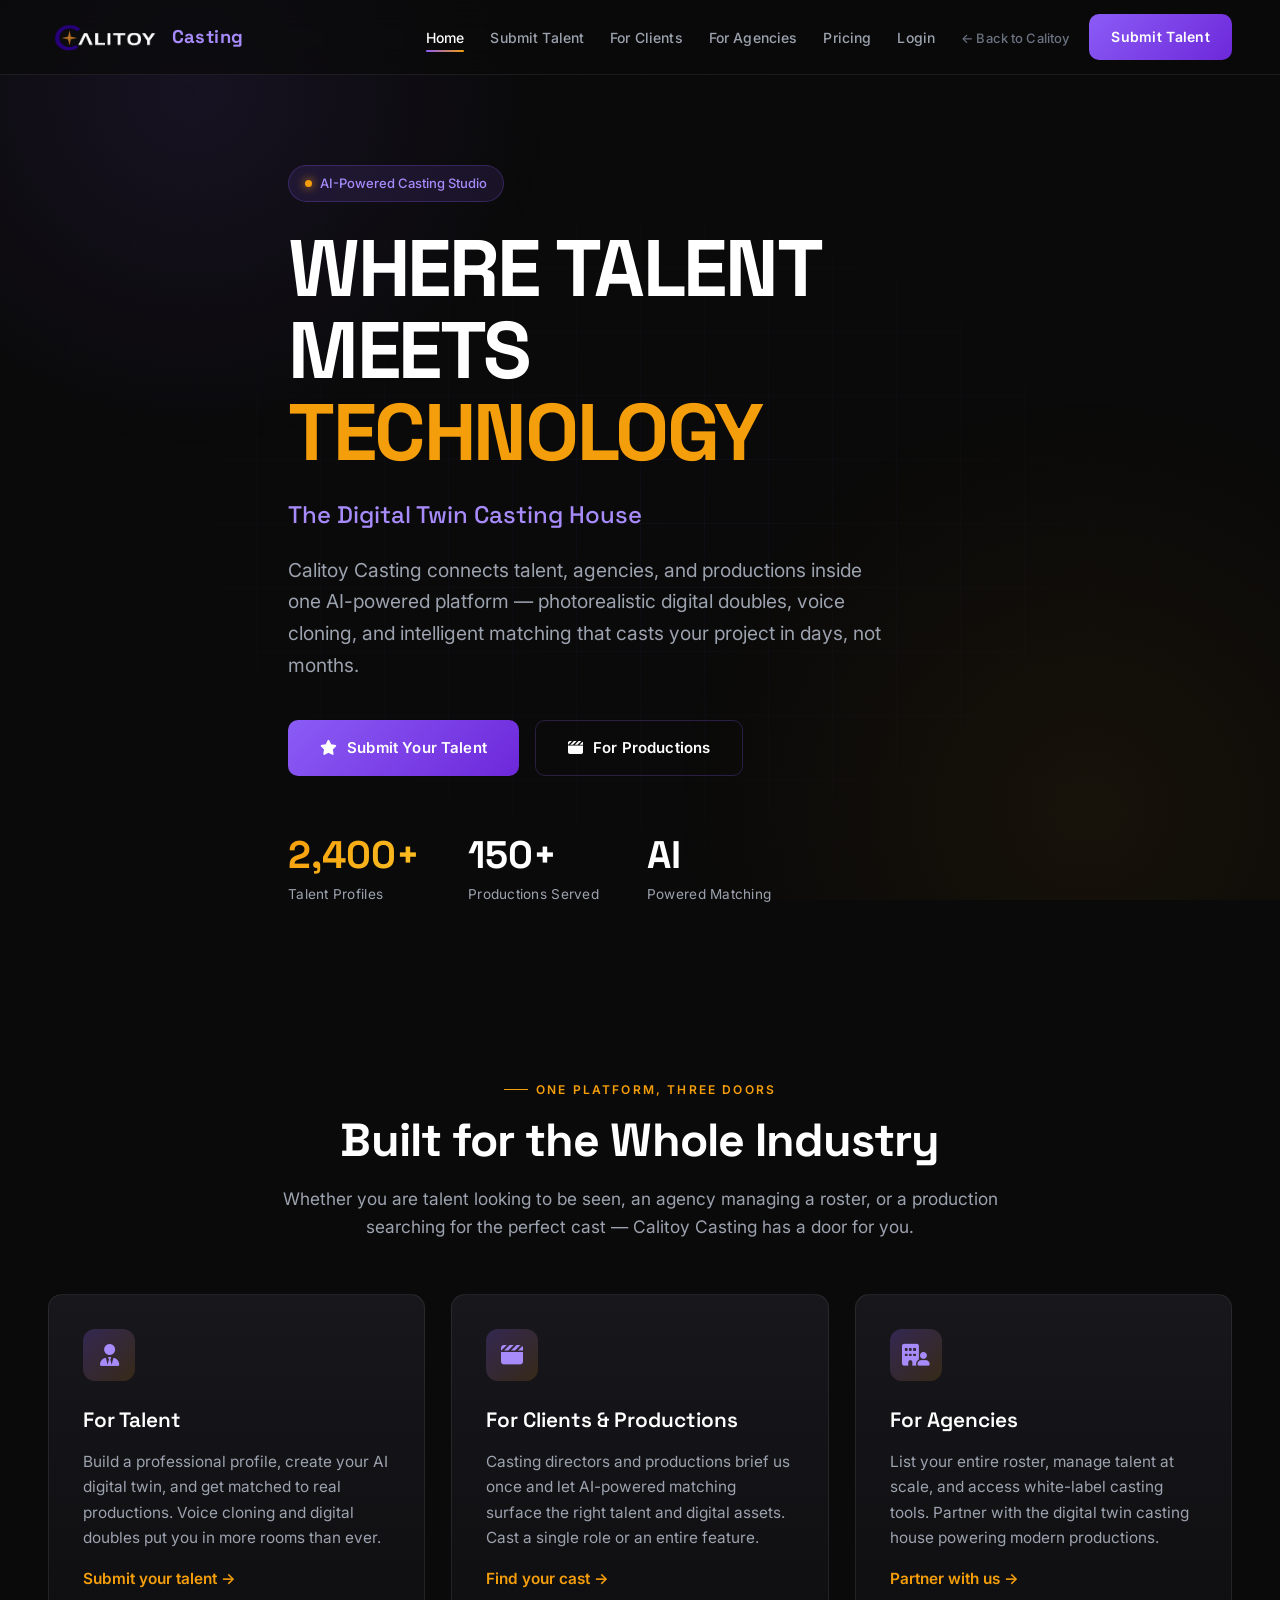
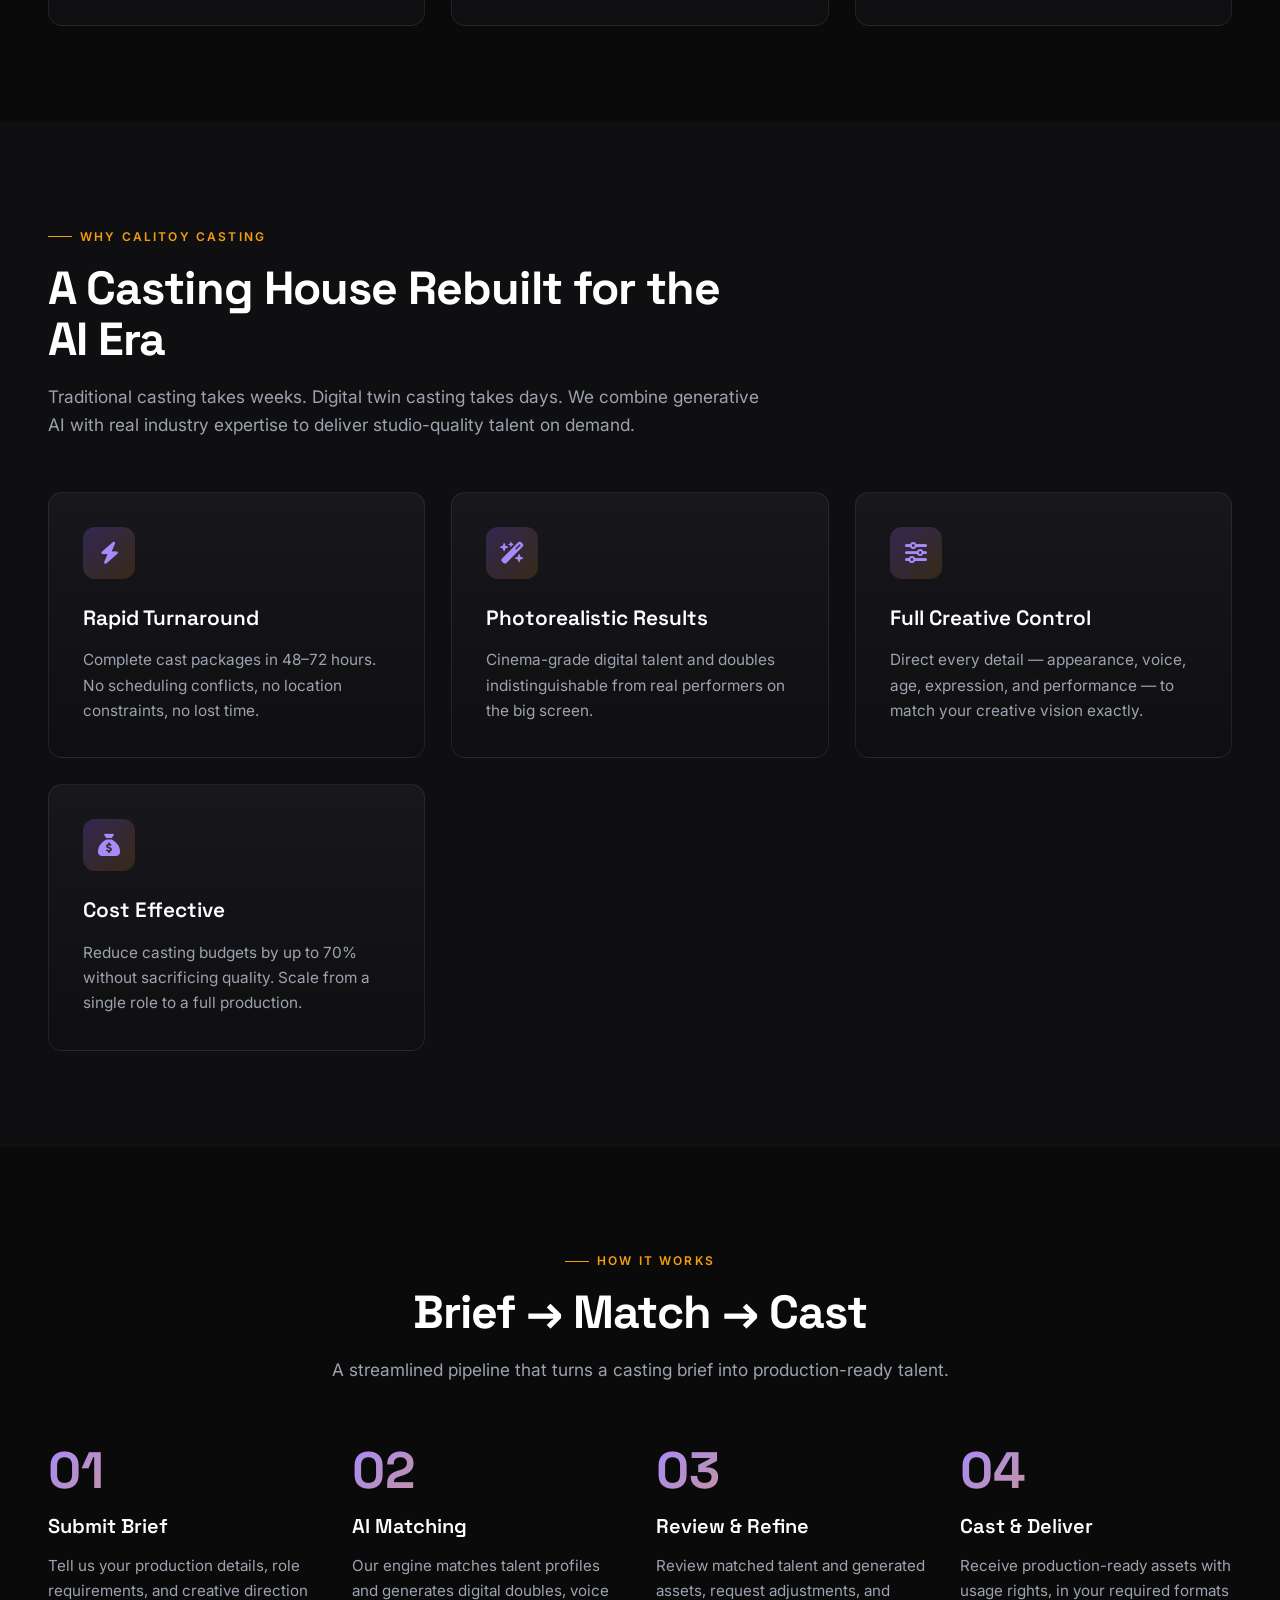
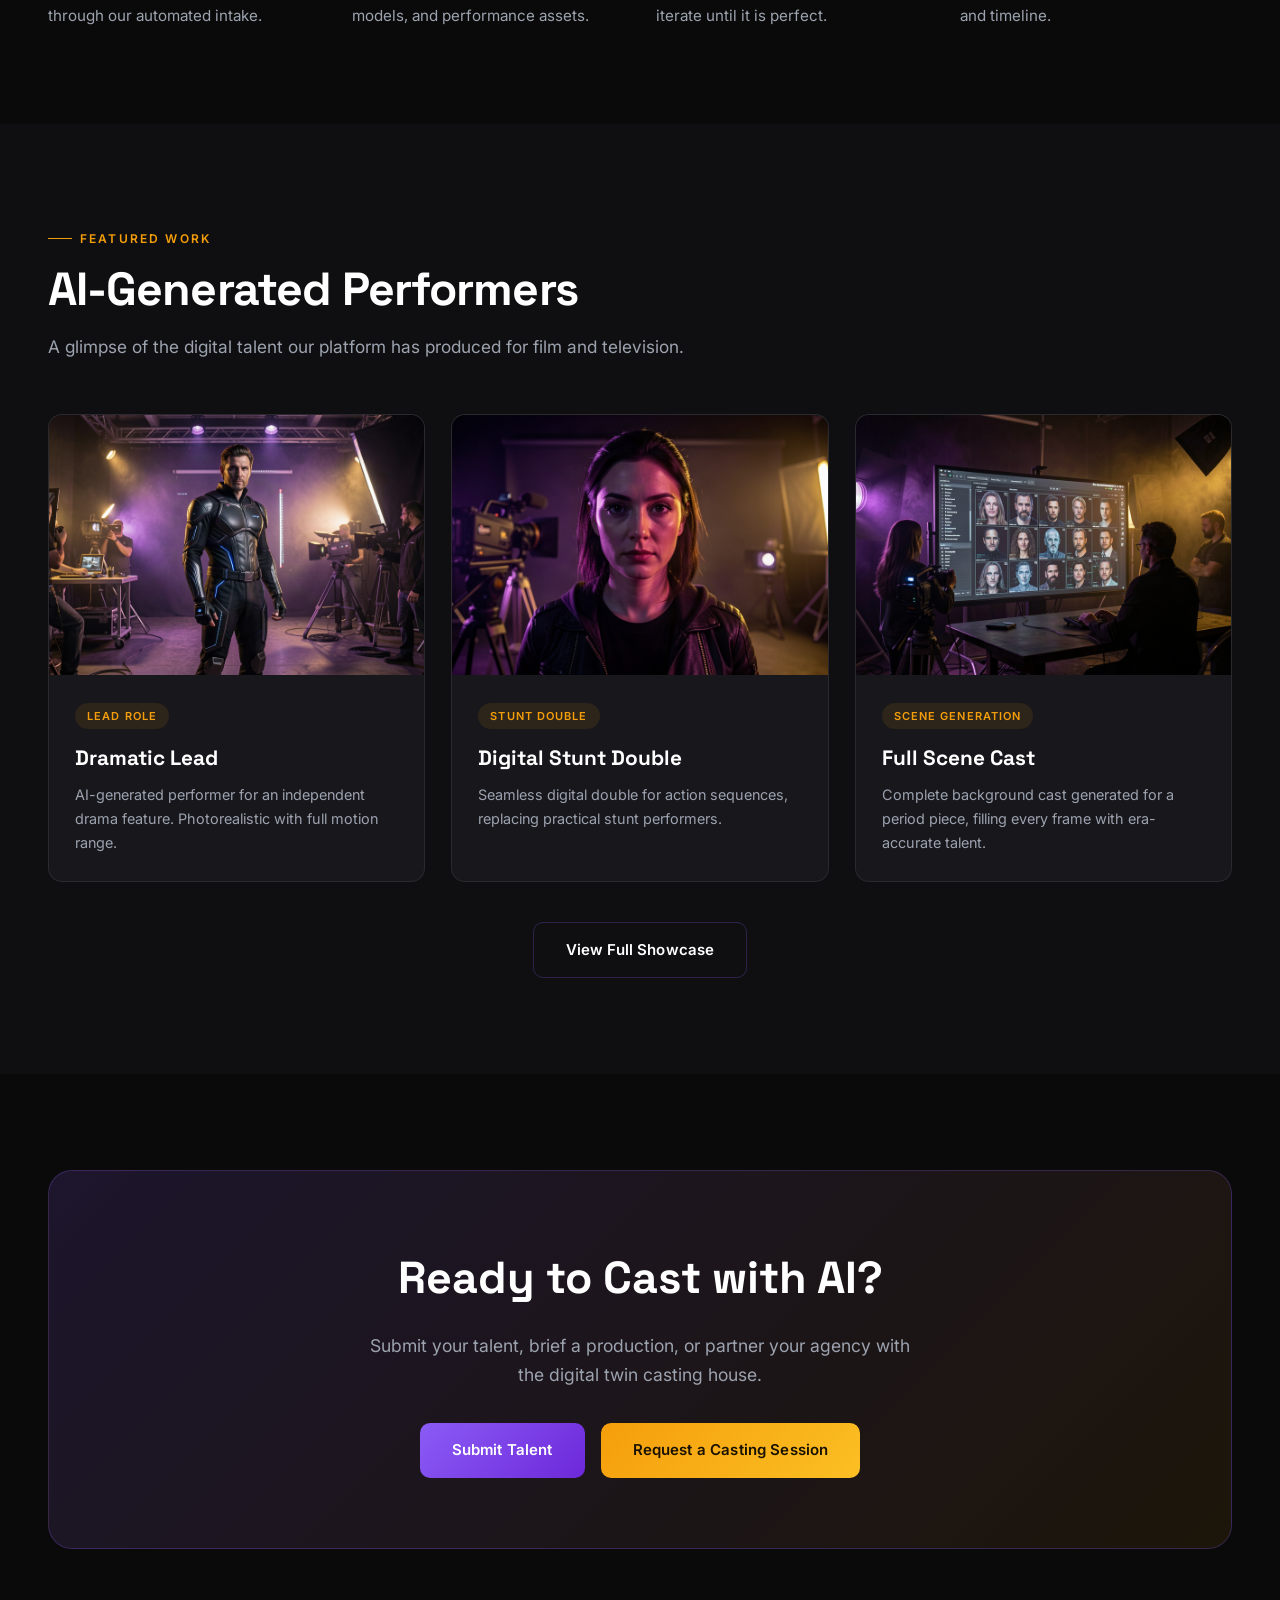
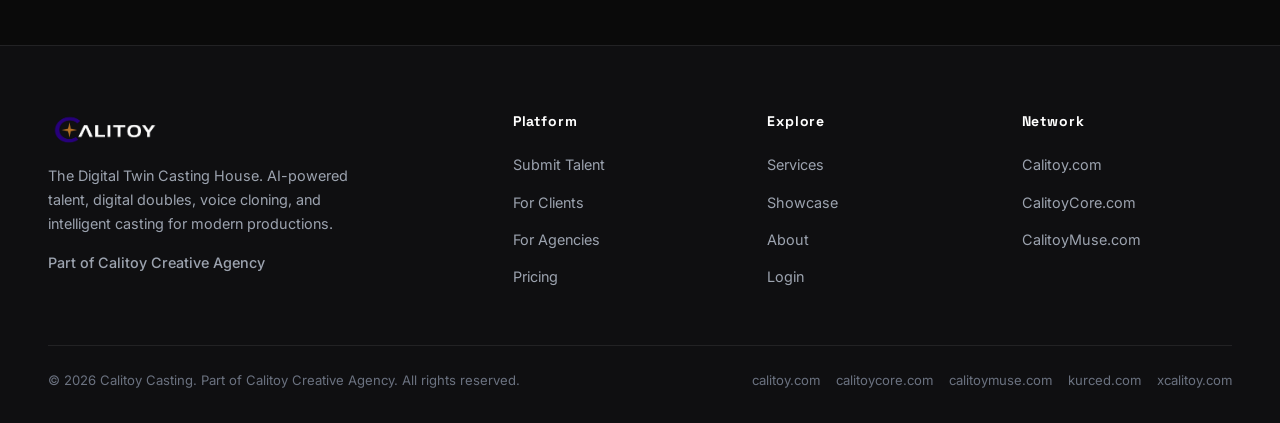
==== commit eee236cb: "Unify branding with Calitoy Creative Agency logo - Add unified calitoy-creative-logo.png to assets -" ====
--- a/index.html
+++ b/index.html
@@ -4,6 +4,7 @@
 <meta charset="UTF-8">
 <meta name="viewport" content="width=device-width, initial-scale=1.0">
 <title>Calitoy Casting — The Digital Twin Casting House</title>
+<link rel="icon" type="image/png" href="assets/calitoy-creative-logo.png">
 <meta name="description" content="Where talent meets technology. Calitoy Casting is the AI-powered digital twin casting house connecting talent, agencies, and productions with photorealistic digital doubles, voice cloning, and AI-powered matching.">
 <link rel="preconnect" href="https://fonts.googleapis.com">
 <link rel="preconnect" href="https://fonts.gstatic.com" crossorigin>
@@ -16,8 +17,8 @@
 <header>
   <div class="nav-wrap">
     <a href="index.html" class="nav-logo">
-      <img src="assets/calitoy-casting-logo.png" alt="Calitoy Casting">
-      <span class="logo-text">Calitoy<span> Casting</span></span>
+      <img src="assets/calitoy-creative-logo.png" alt="Calitoy Creative Agency">
+      <span class="logo-text"><span>Casting</span></span>
     </a>
     <ul class="nav-links">
       <li><a href="index.html" class="active">Home</a></li>
@@ -200,7 +201,7 @@
   <div class="container">
     <div class="footer-grid">
       <div class="footer-brand">
-        <a href="index.html" class="nav-logo"><img src="assets/calitoy-casting-logo.png" alt="Calitoy Casting" height="40"></a>
+        <a href="index.html" class="nav-logo"><img src="assets/calitoy-creative-logo.png" alt="Calitoy Creative Agency" height="40"></a>
         <p>The Digital Twin Casting House. AI-powered talent, digital doubles, voice cloning, and intelligent casting for modern productions.</p>
         <p class="footer-tagline">Part of Calitoy Creative Agency</p>
       </div>
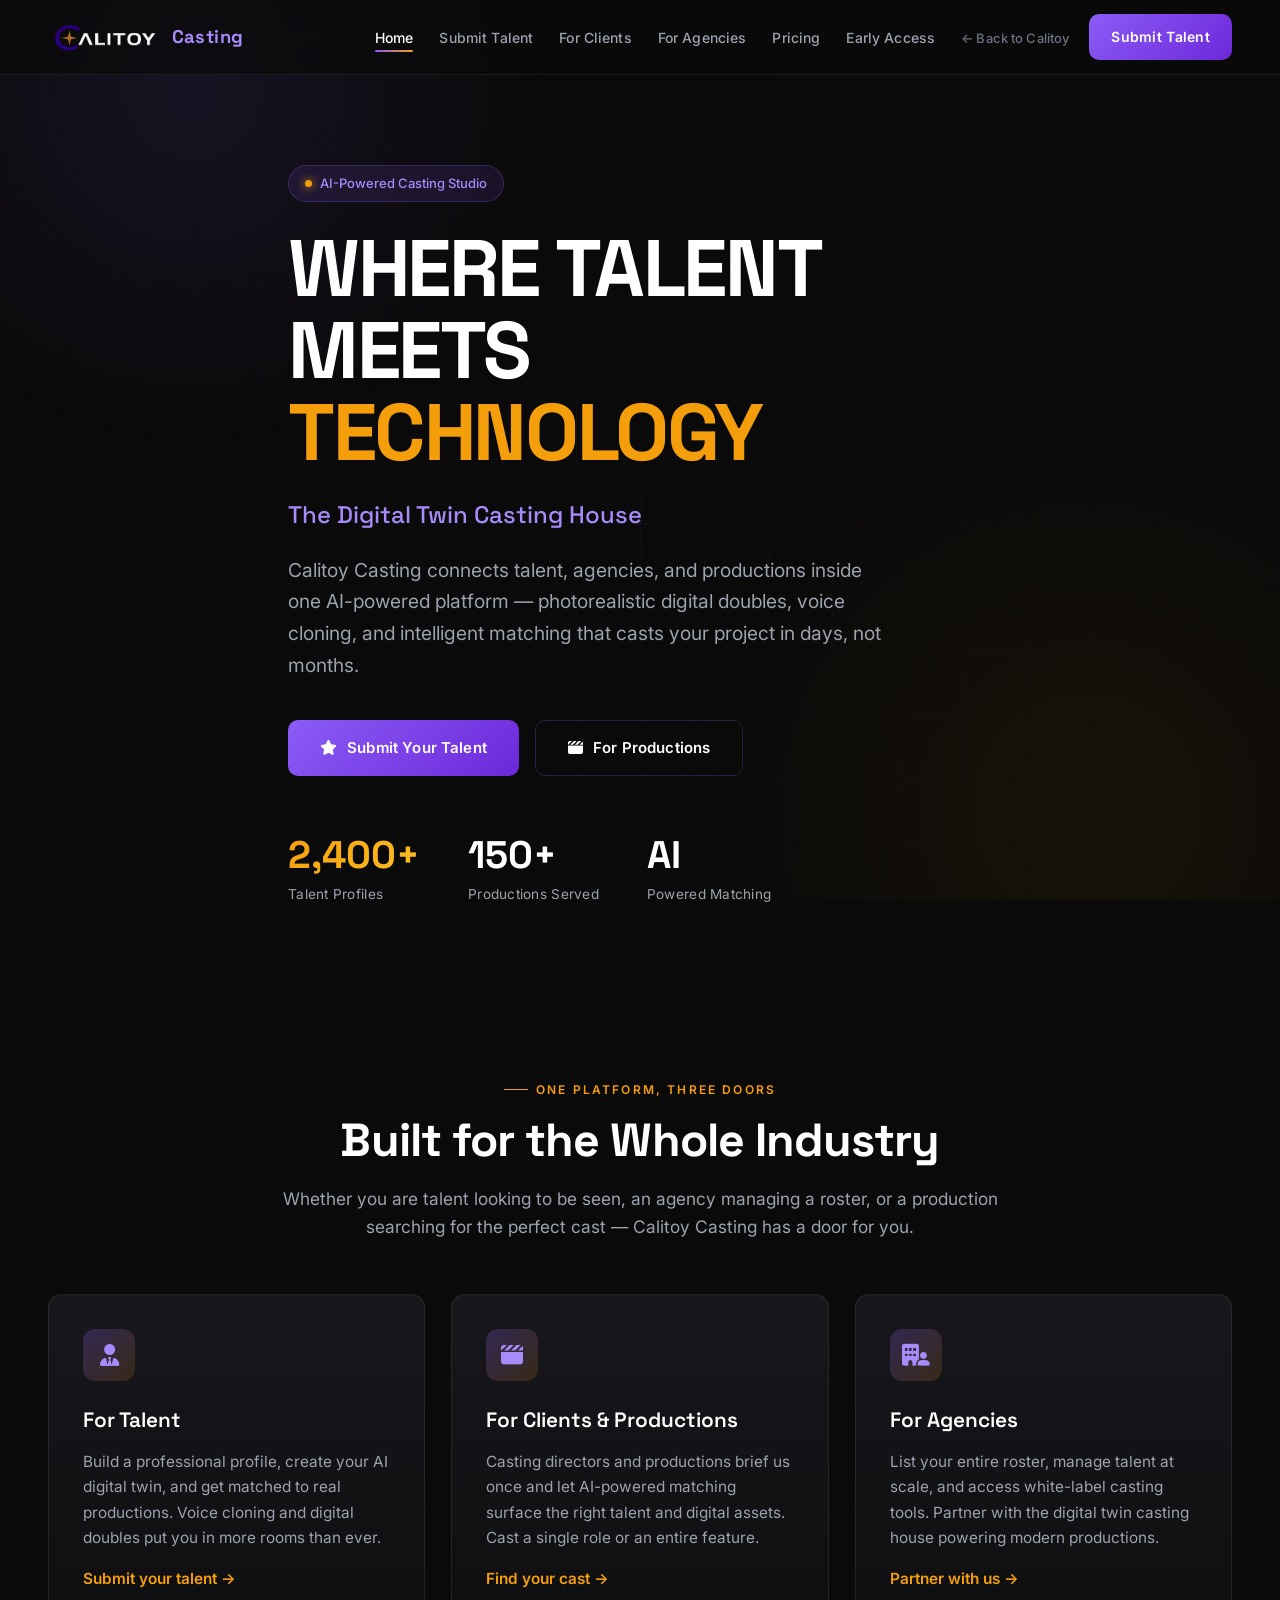
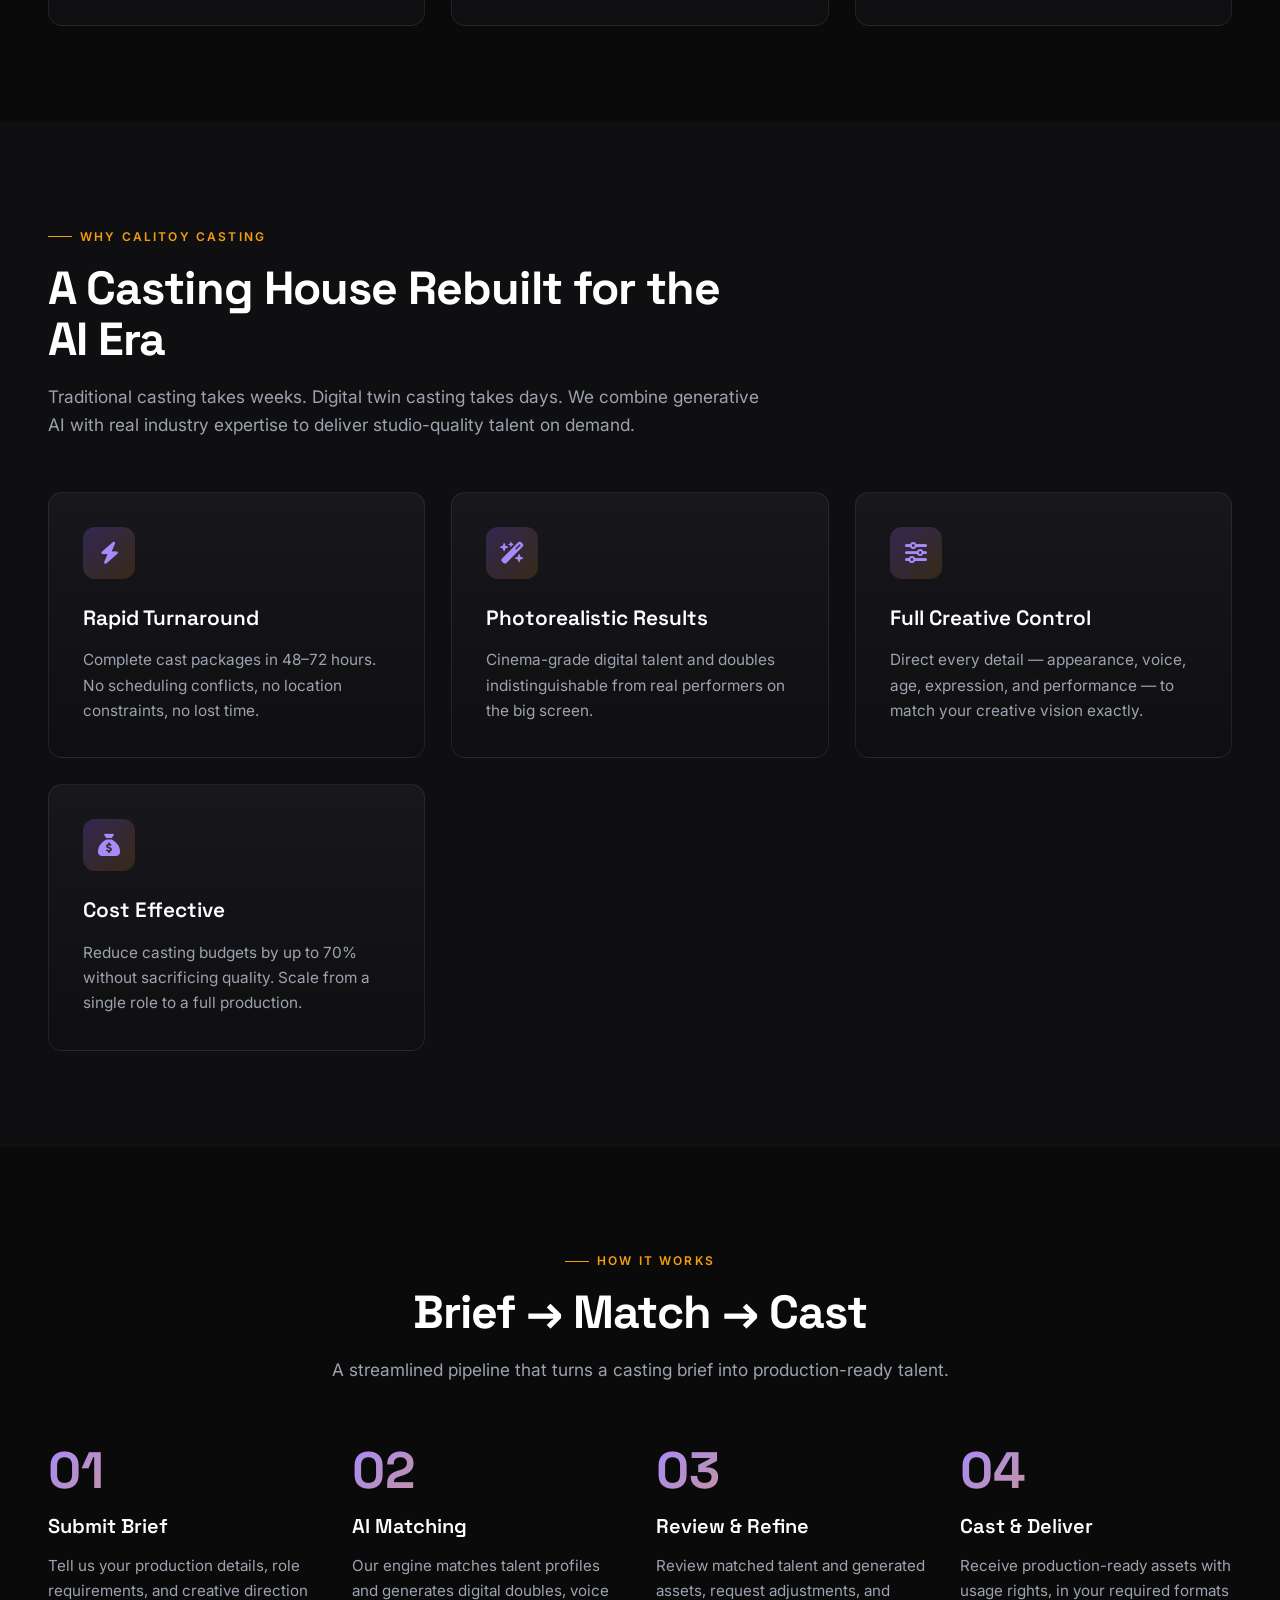
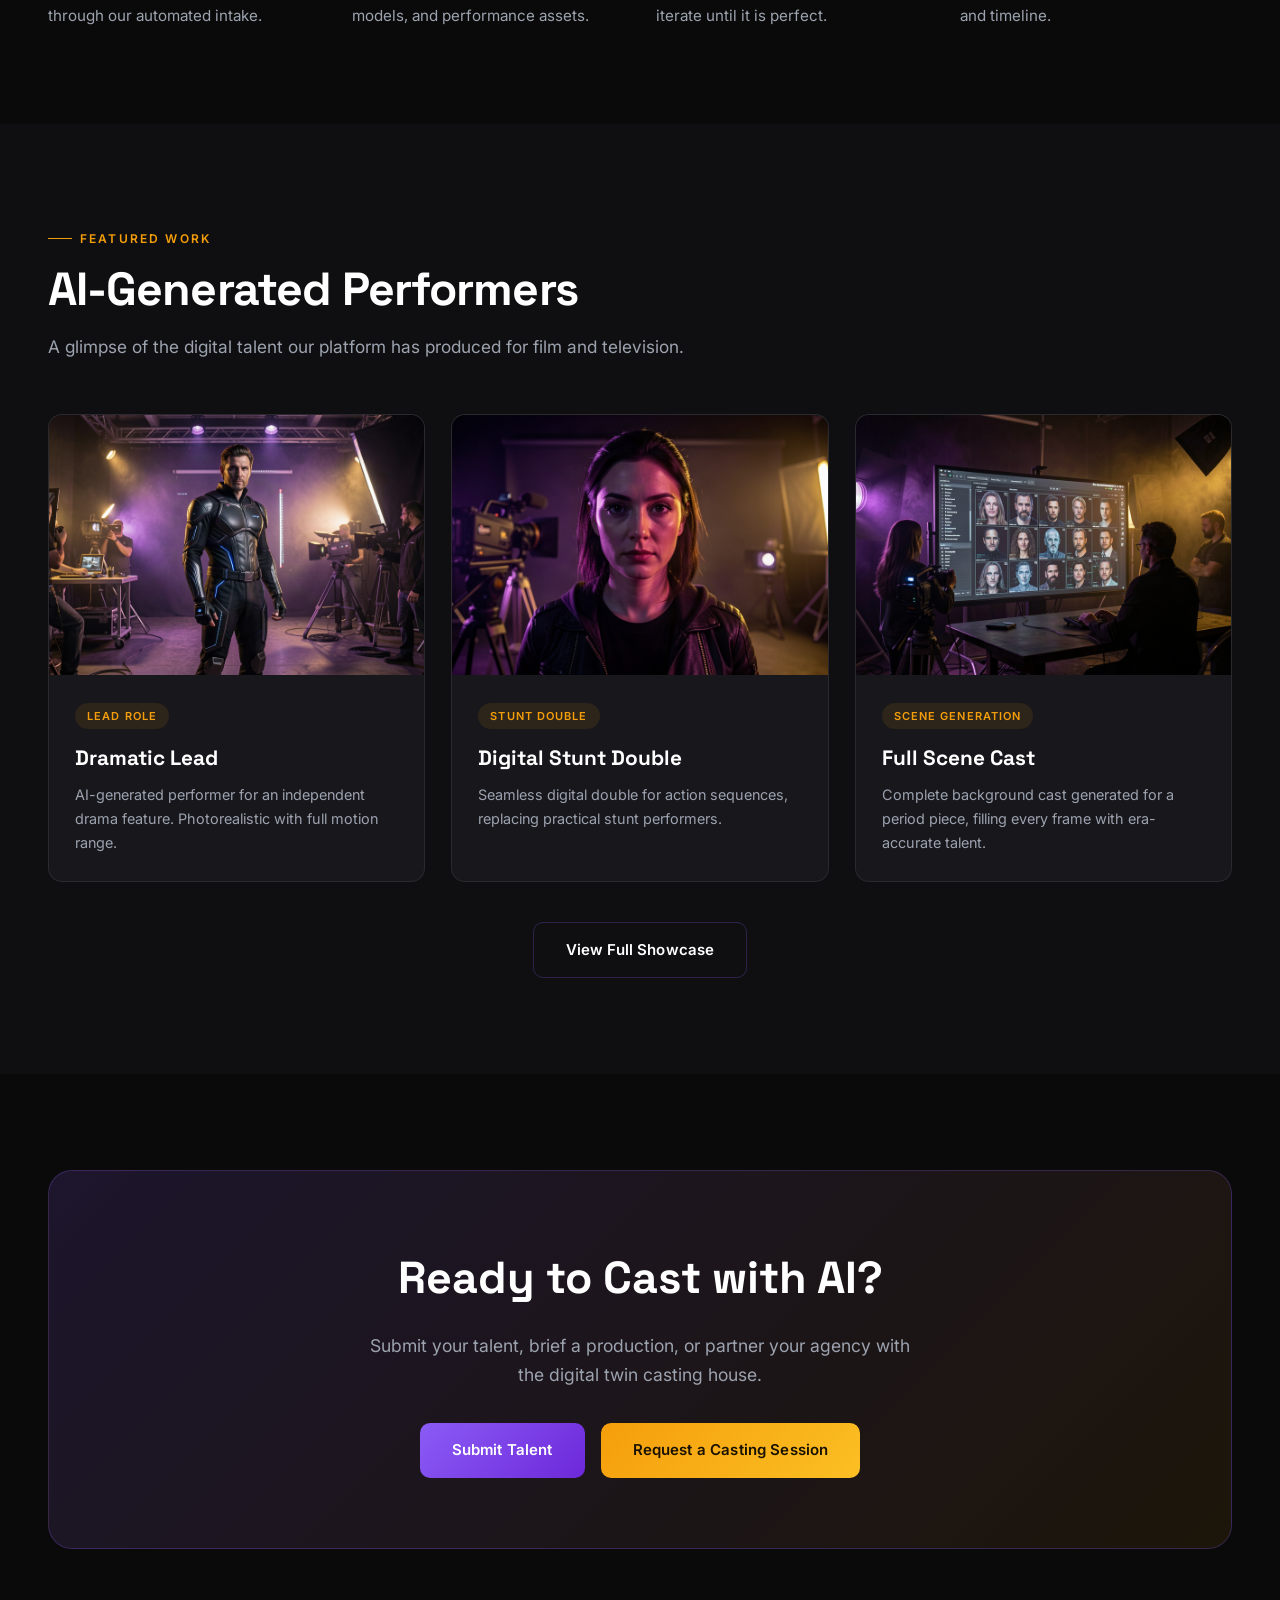
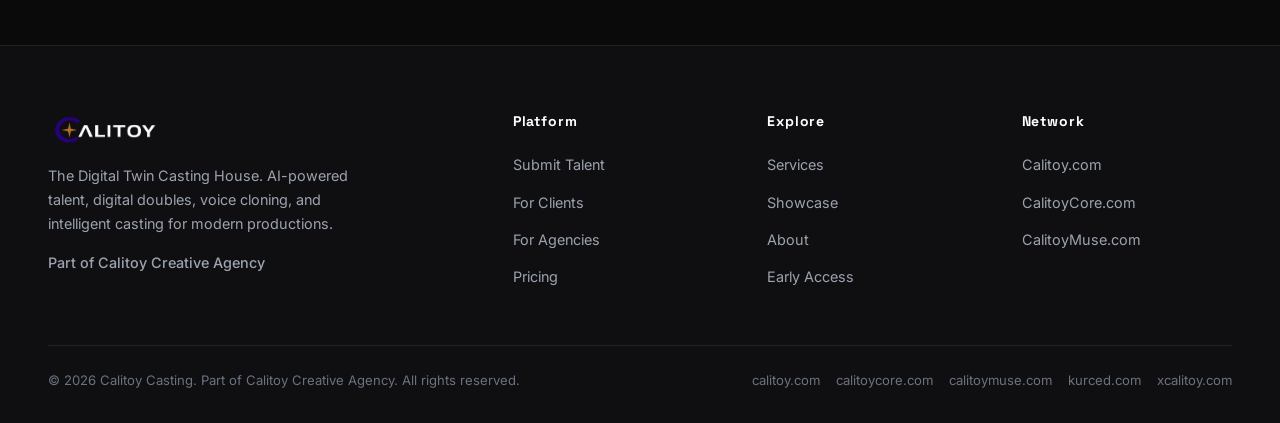
==== commit b7920556: "Harden Casting lead payloads, submission guards, and wizard validation" ====
--- a/index.html
+++ b/index.html
@@ -26,7 +26,7 @@
       <li><a href="clients.html">For Clients</a></li>
       <li><a href="agencies.html">For Agencies</a></li>
       <li><a href="pricing.html">Pricing</a></li>
-      <li><a href="login.html">Login</a></li>
+      <li><a href="login.html">Early Access</a></li>
       <li><a href="https://calitoy.com" class="nav-back">&larr; Back to Calitoy</a></li>
     </ul>
     <a href="submit.html" class="nav-cta">Submit Talent</a>
@@ -39,7 +39,7 @@
   <a href="clients.html">For Clients</a>
   <a href="agencies.html">For Agencies</a>
   <a href="pricing.html">Pricing</a>
-  <a href="login.html">Login</a>
+  <a href="login.html">Early Access</a>
   <a href="https://calitoy.com">&larr; Back to Calitoy</a>
   <a href="submit.html" class="nav-cta">Submit Talent</a>
 </div>
@@ -220,7 +220,7 @@
           <li><a href="services.html">Services</a></li>
           <li><a href="showcase.html">Showcase</a></li>
           <li><a href="about.html">About</a></li>
-          <li><a href="login.html">Login</a></li>
+          <li><a href="login.html">Early Access</a></li>
         </ul>
       </div>
       <div class="footer-col">
@@ -248,3 +248,4 @@
 <script src="main.js"></script>
 </body>
 </html>
+
